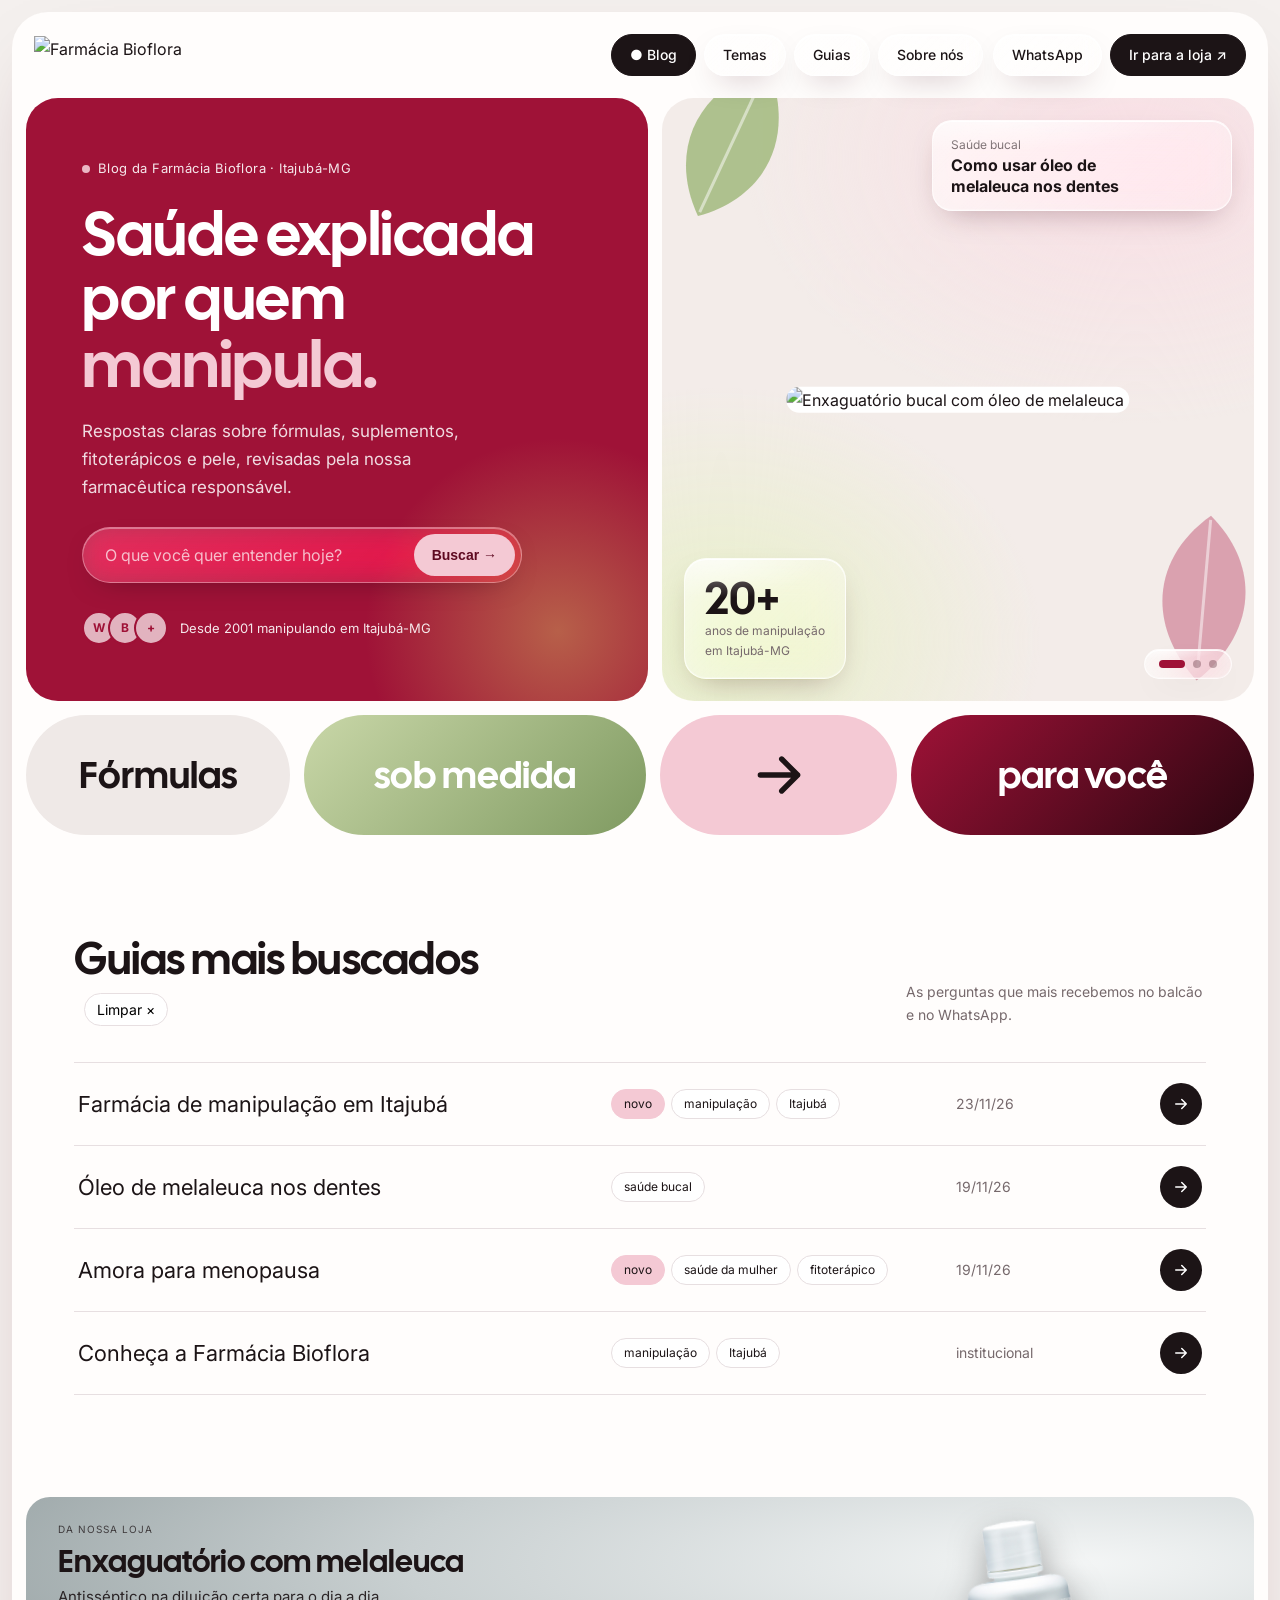
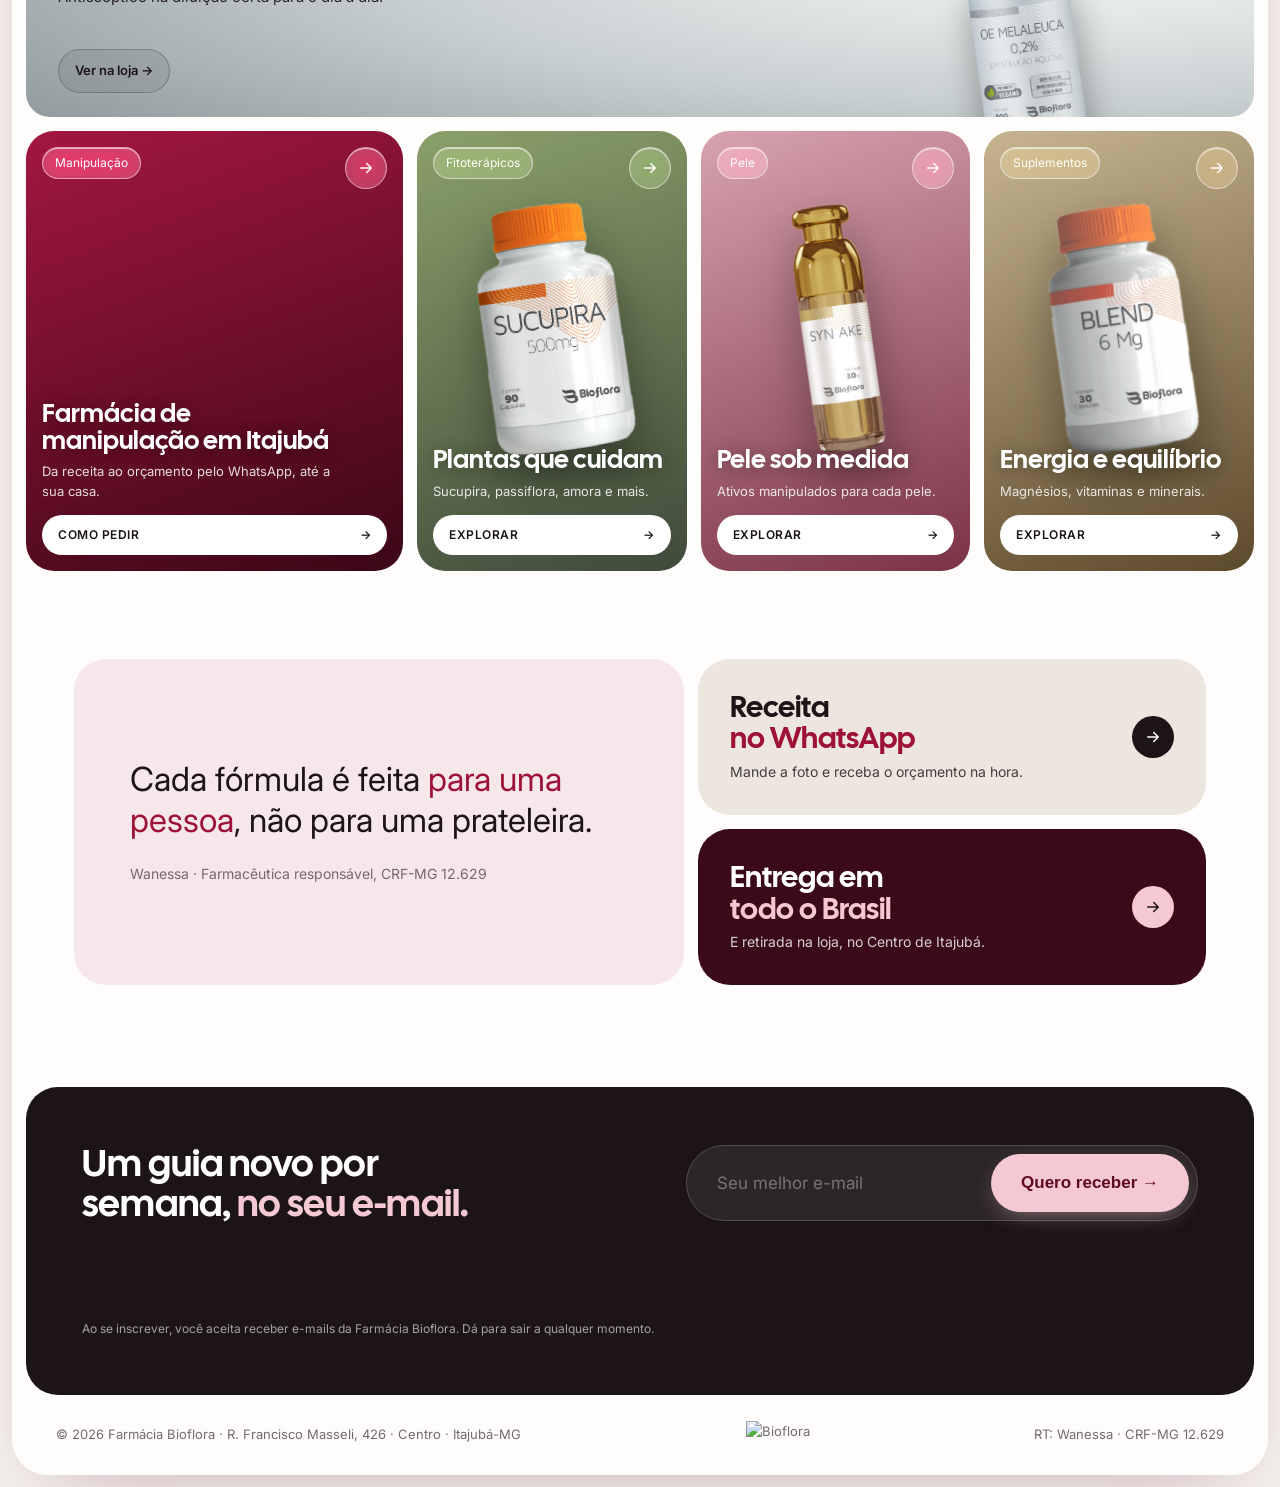
==== index.html @ d311cf72 "Página Farmácia de manipulação em Itajubá + links internos Co-Authored-By: Claude Opus 5.5 <noreply@" ====
<!doctype html>
<html lang="pt-BR"><head>
<meta charset="utf-8"><meta name="viewport" content="width=device-width,initial-scale=1">
<title>Blog Bioflora | Saúde, manipulação e bem-estar</title>
<meta name="description" content="Guias práticos da Farmácia Bioflora, de Itajubá-MG, sobre manipulação, suplementos, fitoterápicos e cuidados com a pele. Revisados por farmacêutica.">
<link rel="canonical" href="https://blog.farmaciabioflora.com.br/">
<meta name="robots" content="index, follow, max-image-preview:large">
<meta name="theme-color" content="#9f1237">
<link rel="icon" href="/favicon.ico" sizes="any">
<link rel="icon" type="image/png" sizes="32x32" href="/img/icon-32.png">
<link rel="apple-touch-icon" href="/img/icon-180.png">
<link rel="manifest" href="/site.webmanifest">
<meta property="og:type" content="website">
<meta property="og:locale" content="pt_BR">
<meta property="og:site_name" content="Blog Bioflora">
<meta property="og:title" content="Blog Bioflora | Saúde explicada por quem manipula">
<meta property="og:description" content="Guias práticos sobre manipulação, suplementos, fitoterápicos e pele, revisados pela farmacêutica da Bioflora, de Itajubá-MG.">
<meta property="og:url" content="https://blog.farmaciabioflora.com.br/">
<meta property="og:image" content="https://blog.farmaciabioflora.com.br/img/og-bioflora.jpg">
<meta property="og:image:width" content="1200"><meta property="og:image:height" content="900">
<meta name="twitter:card" content="summary_large_image">
<script type="application/ld+json">{"@context":"https://schema.org","@graph":[{"@type":"Blog","@id":"https://blog.farmaciabioflora.com.br/#blog","name":"Blog Bioflora","url":"https://blog.farmaciabioflora.com.br/","inLanguage":"pt-BR","potentialAction":{"@type":"SearchAction","target":"https://blog.farmaciabioflora.com.br/?q={q}#guias","query-input":"required name=q"},"publisher":{"@id":"https://www.farmaciabioflora.com.br/#farmacia"}},{"@type":"Pharmacy","@id":"https://www.farmaciabioflora.com.br/#farmacia","name":"Farmácia Bioflora","url":"https://www.farmaciabioflora.com.br/","logo":"https://blog.farmaciabioflora.com.br/img/icon-512.png","telephone":"+55-35-3629-6650","foundingDate":"2001","address":{"@type":"PostalAddress","streetAddress":"Rua Francisco Masseli, 426","addressLocality":"Itajubá","addressRegion":"MG","postalCode":"37500-058","addressCountry":"BR"},"sameAs":["https://www.instagram.com/bioflorafarmacia/"]}]}</script>
<link rel="preconnect" href="https://fonts.googleapis.com">
<link href="https://fonts.googleapis.com/css2?family=Cal+Sans&family=Inter:wght@400;500;600;700&display=swap" rel="stylesheet">
<link rel="stylesheet" href="style.css">
</head><body>
<svg width="0" height="0" style="position:absolute"><symbol id="arr" viewBox="0 0 24 24"><path d="M5 12h14M13 6l6 6-6 6" fill="none" stroke="currentColor" stroke-width="2" stroke-linecap="round" stroke-linejoin="round"/></symbol>
<symbol id="leaf" viewBox="0 0 100 100"><path d="M90 10C40 8 8 40 12 88c48 4 80-28 78-78z" fill="currentColor"/><path d="M14 86C40 60 60 40 84 16" stroke="#fff" stroke-opacity=".5" stroke-width="2" fill="none"/></symbol></svg>

<div class="frame">
  <nav class="nav">
    <div class="grp l"><a class="pill solid" href="/">● Blog</a><a class="pill" href="#temas">Temas</a><a class="pill" href="#guias">Guias</a><a class="pill" href="sobre">Sobre nós</a></div>
    <a class="brand" href="/"><img class="logo" src="https://images.yampi.me/assets/stores/farmacia-bioflora/uploads/logo/679bf55f33ccb.png" alt="Farmácia Bioflora"></a>
    <div class="grp r"><a class="pill" href="https://www.farmaciabioflora.com.br/atendimento/pedidos-whatsapp">WhatsApp</a><a class="pill solid" href="https://www.farmaciabioflora.com.br/">Ir para a loja ↗</a></div>
  </nav>

  <section class="hero">
    <div class="hero-l">
      <div>
        <span class="eyebrow"><i></i>Blog da Farmácia Bioflora · Itajubá-MG</span>
        <h1 class="cal">Saúde explicada<br>por quem <span class="serif">manipula.</span></h1>
        <p>Respostas claras sobre fórmulas, suplementos, fitoterápicos e pele, revisadas pela nossa farmacêutica responsável.</p>
        <form class="search glass-dark" id="busca" role="search" action="/#guias"><input name="q" type="search" aria-label="Buscar no blog" placeholder="O que você quer entender hoje?"><button class="pill lime" style="border:0">Buscar →</button></form>
      </div>
      <div class="proof"><div class="faces"><span>W</span><span>B</span><span>+</span></div>Desde 2001 manipulando em Itajubá-MG</div>
    </div>
    <div class="hero-r" id="carrossel" aria-roledescription="carrossel">
      <svg class="leaf" style="width:220px;left:-40px;top:-30px;color:#a7bd84;transform:rotate(-20deg)"><use href="#leaf"/></svg>
      <svg class="leaf" style="width:160px;right:-30px;bottom:30px;color:#d79aa9;transform:rotate(140deg)"><use href="#leaf"/></svg>
      <a class="slide on" href="oleo-de-melaleuca-nos-dentes"><img class="big" src="https://images.yampi.me/assets/stores/farmacia-bioflora/uploads/images/enxaguatorio-bucal-com-oe-melaleuca-antisseptico-500ml-64219145cdaeb-large.jpg" alt="Enxaguatório bucal com óleo de melaleuca"><span class="float glass slide-cap"><small>Saúde bucal</small><b>Como usar óleo de melaleuca nos dentes</b></span></a>
      <a class="slide" href="amora-para-menopausa"><img class="big" src="https://images.yampi.me/assets/stores/farmacia-bioflora/uploads/images/amora-600mg-alivia-os-sintomas-da-menopausa-648dae7dc664b-large.jpg" alt="Amora 600mg em cápsulas"><span class="float glass slide-cap"><small>Novo guia · Saúde da mulher</small><b>Amora para menopausa: o que se sabe</b></span></a>
      <a class="slide" href="sobre"><img class="big cover" src="img/fachada.jpg" alt="Fachada da Farmácia Bioflora em Itajubá"><span class="float glass slide-cap"><small>Sobre nós</small><b>Conheça a Bioflora, em Itajubá desde 2001</b></span></a>
      <div class="float glass stat" style="left:22px;bottom:22px"><div class="n cal">20+</div><small>anos de manipulação<br>em Itajubá-MG</small></div>
      <div class="dots glass" role="tablist"><button aria-label="Slide 1" class="on"></button><button aria-label="Slide 2"></button><button aria-label="Slide 3"></button></div>
    </div>
  </section>

  <section class="words" aria-hidden="true">
    <div class="w1 cal">Fórmulas</div>
    <div class="w2 cal">sob medida</div>
    <div class="w3"><svg><use href="#arr"/></svg></div>
    <div class="w4 cal">para você</div>
  </section>

  <section class="sec" id="guias">
    <div class="sec-h"><div><h2 class="cal">Guias mais buscados</h2><div class="filtro" hidden><span></span><button type="button">Limpar ×</button></div></div><p>As perguntas que mais recebemos no balcão e no WhatsApp.</p></div>
    <div class="list">
      <a class="row" href="/farmacia-de-manipulacao-itajuba" data-tema="manipulacao" data-busca="farmacia de manipulacao itajuba receita whatsapp orcamento entrega retirada endereco centro mg"><h3>Farmácia de manipulação em Itajubá</h3><div class="tags"><span class="tag hl">novo</span><span class="tag">manipulação</span><span class="tag">Itajubá</span></div><span class="date">23/11/26</span><span class="arrow"><svg><use href="#arr"/></svg></span>
        <img class="peek" src="img/fachada.jpg" alt=""></a>
      <a class="row" href="oleo-de-melaleuca-nos-dentes" data-tema="saude-bucal" data-busca="melaleuca tea tree dentes gengiva enxaguatorio bucal mau halito placa"><h3>Óleo de melaleuca nos dentes</h3><div class="tags"><span class="tag">saúde bucal</span></div><span class="date">19/11/26</span><span class="arrow"><svg><use href="#arr"/></svg></span>
        <img class="peek" src="https://images.yampi.me/assets/stores/farmacia-bioflora/uploads/images/enxaguatorio-bucal-com-oe-melaleuca-antisseptico-500ml-64219145cdaeb-large.jpg" alt=""></a>
      <a class="row" href="amora-para-menopausa" data-tema="fitoterapicos mulher" data-busca="amora morus nigra menopausa climaterio calores fogachos fitoterapico mulher"><h3>Amora para menopausa</h3><div class="tags"><span class="tag hl">novo</span><span class="tag">saúde da mulher</span><span class="tag">fitoterápico</span></div><span class="date">19/11/26</span><span class="arrow"><svg><use href="#arr"/></svg></span>
        <img class="peek" src="https://images.yampi.me/assets/stores/farmacia-bioflora/uploads/images/amora-600mg-alivia-os-sintomas-da-menopausa-648dae7dc664b-large.jpg" alt=""></a>
      <a class="row" href="sobre" data-tema="manipulacao" data-busca="sobre bioflora farmacia manipulacao itajuba historia equipe wanessa endereco horario whatsapp receita veterinaria"><h3>Conheça a Farmácia Bioflora</h3><div class="tags"><span class="tag">manipulação</span><span class="tag">Itajubá</span></div><span class="date">institucional</span><span class="arrow"><svg><use href="#arr"/></svg></span>
        <img class="peek" src="img/fachada.jpg" alt=""></a>


    </div>
    <p class="noresult" hidden>Ainda não temos um guia sobre isso. <a href="https://www.farmaciabioflora.com.br/atendimento/pedidos-whatsapp">Pergunte para a nossa farmacêutica no WhatsApp →</a></p>
  </section>

  <div data-ad="h"></div>

  <section class="tall" id="temas">
    <a class="tcard c1" href="/farmacia-de-manipulacao-itajuba"><div class="top"><span class="chip">Manipulação</span><span class="arrow"><svg><use href="#arr"/></svg></span></div>
      <div><h3 class="cal">Farmácia de manipulação em Itajubá</h3><p>Da receita ao orçamento pelo WhatsApp, até a sua casa.</p><span class="cta">COMO PEDIR <span>→</span></span></div></a>
    <a class="tcard c2" href="?tema=fitoterapicos#guias"><img class="pimg" src="/img/produtos/sucupira.png" alt=""><div class="top"><span class="chip">Fitoterápicos</span><span class="arrow"><svg><use href="#arr"/></svg></span></div>
      <div><h3 class="cal">Plantas que cuidam</h3><p>Sucupira, passiflora, amora e mais.</p><span class="cta">EXPLORAR <span>→</span></span></div></a>
    <a class="tcard c3" href="https://www.farmaciabioflora.com.br/beleza" target="_blank" rel="noopener"><img class="pimg" src="/img/produtos/synake.png" alt=""><div class="top"><span class="chip">Pele</span><span class="arrow"><svg><use href="#arr"/></svg></span></div>
      <div><h3 class="cal">Pele sob medida</h3><p>Ativos manipulados para cada pele.</p><span class="cta">EXPLORAR <span>→</span></span></div></a>
    <a class="tcard c4" href="https://www.farmaciabioflora.com.br/suplementos" target="_blank" rel="noopener"><img class="pimg" src="/img/produtos/magnesio.png" alt=""><div class="top"><span class="chip">Suplementos</span><span class="arrow"><svg><use href="#arr"/></svg></span></div>
      <div><h3 class="cal">Energia e equilíbrio</h3><p>Magnésios, vitaminas e minerais.</p><span class="cta">EXPLORAR <span>→</span></span></div></a>
  </section>

  <section class="sec">
    <div class="edit">
      <div class="quote"><blockquote>Cada fórmula é feita <span class="serif">para uma pessoa</span>, não para uma prateleira.</blockquote><cite>Wanessa · Farmacêutica responsável, CRF-MG 12.629</cite></div>
      <div class="stack">
        <div class="box b1"><div><h3 class="cal">Receita<br><span class="serif">no WhatsApp</span></h3><p>Mande a foto e receba o orçamento na hora.</p></div><a class="arrow" href="https://www.farmaciabioflora.com.br/atendimento/pedidos-whatsapp"><svg><use href="#arr"/></svg></a></div>
        <div class="box b2"><div><h3 class="cal">Entrega em<br><span class="serif" style="color:var(--lime)">todo o Brasil</span></h3><p>E retirada na loja, no Centro de Itajubá.</p></div><a class="arrow" style="background:var(--lime);color:var(--ink)" href="https://www.farmaciabioflora.com.br/"><svg><use href="#arr"/></svg></a></div>
      </div>
    </div>
  </section>

  <section class="news">
    <h2 class="cal">Um guia novo por semana, <span class="serif">no seu e-mail.</span></h2>
    <form data-newsletter novalidate><input type="email" required aria-label="Seu e-mail" placeholder="Seu melhor e-mail"><button class="pill lime" style="border:0">Quero receber →</button></form><div class="ok" role="status"><span class="check">✓</span><div><b>Inscrição confirmada!</b><span>Toda semana um guia novo da Bioflora vai chegar no seu e-mail.</span></div></div>
  <p class="news-lgpd">Ao se inscrever, você aceita receber e-mails da Farmácia Bioflora. Dá para sair a qualquer momento.</p>
  </section>

  <footer class="foot">
    <span>© 2026 Farmácia Bioflora · R. Francisco Masseli, 426 · Centro · Itajubá-MG</span>
    <img src="https://images.yampi.me/assets/stores/farmacia-bioflora/uploads/logo/679bf55f33ccb.png" alt="Bioflora">
    <span>RT: Wanessa · CRF-MG 12.629</span>
  </footer>
</div>
<script src="/newsletter.js" defer></script>
<script src="/app.js" defer></script>
<script src="/banners.js" defer></script>
</body></html>
---- style.css ----
:root{
  --wine:#9f1237;--wine-dk:#5e0a21;--wine-deep:#2a0610;
  --blush:#f6e7ea;--rose:#e9c6cf;--lime:#f4c9d4;--sage:#3b0a18;
  --ink:#1c1416;--mut:#76696c;--line:#e7dfe1;--paper:#f4f0ee;--card:#fff;
  --r:32px;
}
*{box-sizing:border-box}
html{scroll-behavior:smooth}
body{margin:0;background:var(--paper);color:var(--ink);font:16px/1.65 Inter,system-ui,sans-serif;-webkit-font-smoothing:antialiased}
a{color:inherit;text-decoration:none}
img{display:block;max-width:100%}
.serif{font-family:inherit;font-style:normal;font-weight:inherit;color:var(--wine)}
.cal{font-family:"Cal Sans",Inter,sans-serif;font-weight:400}

/* moldura */
.frame{max-width:1280px;margin:16px auto;background:#fffdfc;border-radius:40px;padding:14px;box-shadow:0 30px 80px -40px rgba(94,10,33,.35)}

/* nav em pílulas */
.nav{display:flex;align-items:center;gap:8px;padding:6px 6px 14px}
.pill{display:inline-flex;align-items:center;gap:8px;height:42px;padding:0 18px;border-radius:999px;border:1px solid var(--line);background:#fff;font-size:14px;font-weight:500;white-space:nowrap;transition:.2s}
.pill:hover{border-color:var(--wine);color:var(--wine)}
.pill.solid{background:var(--ink);color:#fff;border-color:var(--ink)}
.pill.solid:hover{background:var(--wine);border-color:var(--wine);color:#fff}
.pill.lime{background:var(--lime);border-color:var(--lime);color:var(--ink)}
.nav .logo{margin:0 auto;height:34px}
.nav .grp{display:flex;gap:8px}
.arrow{width:42px;height:42px;border-radius:50%;display:grid;place-items:center;background:var(--ink);color:#fff;flex:none;transition:.25s}
.arrow svg{width:18px;height:18px}
a:hover>.arrow,.arrow:hover{background:var(--wine);transform:rotate(-45deg)}

/* hero */
.hero{display:grid;grid-template-columns:1.05fr 1fr;gap:14px;min-height:560px}
.hero-l{background:var(--wine);color:#fff;border-radius:var(--r);padding:44px;display:flex;flex-direction:column;justify-content:space-between;position:relative;overflow:hidden}
.hero-l:after{content:"";position:absolute;right:-120px;bottom:-140px;width:420px;height:420px;border-radius:50%;background:radial-gradient(circle,rgba(228,240,107,.35),transparent 65%)}
.eyebrow{display:inline-flex;align-items:center;gap:8px;font-size:13px;letter-spacing:.4px;opacity:.9}
.eyebrow i{width:8px;height:8px;border-radius:50%;background:var(--lime)}
.hero h1{font-size:clamp(40px,5.4vw,76px);line-height:.98;margin:22px 0 18px;letter-spacing:-1px}
.hero h1 .serif{color:var(--lime);font-size:1.08em}
.hero p{max-width:440px;opacity:.85;margin:0 0 26px}
.search{display:flex;background:rgba(255,255,255,.12);border:1px solid rgba(255,255,255,.25);border-radius:999px;padding:6px;max-width:440px;position:relative;z-index:1}
.search input{flex:1;background:none;border:0;color:#fff;padding:0 16px;font:inherit;outline:none}
.search input::placeholder{color:rgba(255,255,255,.7)}
.proof{display:flex;align-items:center;gap:12px;margin-top:28px;font-size:13px;opacity:.9;position:relative;z-index:1}
.faces{display:flex}.faces span{width:34px;height:34px;border-radius:50%;border:2px solid var(--wine);margin-left:-8px;background:var(--rose);display:grid;place-items:center;font-size:12px;font-weight:700;color:var(--wine)}
.faces span:first-child{margin-left:0}

.hero-r{border-radius:var(--r);position:relative;overflow:hidden;background:
  radial-gradient(120% 80% at 80% 10%,#f9dfe5 0,transparent 55%),
  radial-gradient(90% 70% at 10% 90%,#e8f0c9 0,transparent 60%),#f3ece9}
.leaf{position:absolute;opacity:.9}
.float{position:absolute;background:rgba(255,255,255,.78);backdrop-filter:blur(14px);-webkit-backdrop-filter:blur(14px);border:1px solid rgba(255,255,255,.9);border-radius:22px;padding:12px;box-shadow:0 20px 40px -24px rgba(42,6,16,.4)}
.float.prod{display:flex;gap:12px;align-items:center;width:270px}
.float.prod img{width:64px;height:64px;border-radius:14px;object-fit:cover;background:#fff}
.float small{display:block;color:var(--mut);font-size:12px}
.float b{font-size:14px;line-height:1.3;display:block}
.float.stat{padding:18px 20px}
.float.stat .n{font-size:44px;line-height:1}
.hero-r .big{position:absolute;left:50%;top:50%;transform:translate(-50%,-50%);width:58%;border-radius:28px;box-shadow:0 40px 60px -30px rgba(42,6,16,.45);background:#fff}

/* faixa de pílulas com palavras */
.words{display:grid;grid-template-columns:1fr 1.3fr .9fr 1.3fr;gap:14px;margin:14px 0}
.words>div{height:150px;border-radius:999px;display:grid;place-items:center;font-size:clamp(28px,3.6vw,52px);overflow:hidden;position:relative}
.words .w1{background:#efe9e7}
.words .w2{background:linear-gradient(135deg,#c9d7a8,#7f9a61);color:#fff}
.words .w3{background:var(--lime)}
.words .w3 svg{width:64px;height:64px}
.words .w4{background:linear-gradient(135deg,var(--wine),var(--wine-deep));color:#fff}

/* seção */
.sec{padding:70px 40px}
.sec-h{display:flex;justify-content:space-between;align-items:end;gap:30px;margin-bottom:30px}
.sec-h h2{font-size:clamp(32px,4vw,54px);line-height:1;margin:0;letter-spacing:-.5px}
.sec-h p{max-width:300px;color:var(--mut);font-size:14px;margin:0}

/* lista tipo tabela */
.list{border-top:1px solid var(--line)}
.row{display:grid;grid-template-columns:2.2fr 1.4fr .8fr 42px;align-items:center;gap:16px;padding:20px 4px;border-bottom:1px solid var(--line);position:relative;transition:.25s}
.row:hover{padding-left:16px;background:linear-gradient(90deg,var(--blush),transparent)}
.row h3{font-size:22px;margin:0;font-weight:400}
.row .date{color:var(--mut);font-size:14px}
.tags{display:flex;gap:6px;flex-wrap:wrap}
.tag{font-size:12px;padding:4px 12px;border-radius:999px;border:1px solid var(--line);background:#fff;white-space:nowrap}
.tag.hl{background:var(--lime);border-color:var(--lime)}
.row .peek{position:absolute;right:120px;top:50%;width:150px;height:110px;border-radius:18px;object-fit:cover;transform:translateY(-50%) rotate(-6deg) scale(.6);opacity:0;pointer-events:none;transition:.3s;box-shadow:0 20px 40px -20px rgba(0,0,0,.4);background:#fff}
.row:hover .peek{opacity:1;transform:translateY(-50%) rotate(-6deg) scale(1)}

/* cards altos */
.tall{display:grid;grid-template-columns:1.4fr 1fr 1fr 1fr;gap:14px}
.tcard{border-radius:28px;min-height:440px;padding:16px;display:flex;flex-direction:column;justify-content:space-between;color:#fff;position:relative;overflow:hidden;transition:.3s}
.tcard:hover{transform:translateY(-6px)}
.tcard .top{display:flex;justify-content:space-between;align-items:start;position:relative;z-index:1}
.tcard .top .arrow{background:#fff;color:var(--ink)}
.tcard .chip{font-size:12px;padding:5px 12px;border-radius:999px;background:rgba(255,255,255,.2);backdrop-filter:blur(8px);border:1px solid rgba(255,255,255,.35)}
.tcard h3{font-size:30px;line-height:1.05;margin:0 0 8px;position:relative;z-index:1}
.tcard p{font-size:13px;opacity:.85;margin:0 0 14px;position:relative;z-index:1;line-height:1.5}
.tcard .cta{background:#fff;color:var(--ink);border-radius:999px;padding:10px 16px;font-size:12px;font-weight:600;letter-spacing:.5px;display:flex;justify-content:space-between;position:relative;z-index:1}
.tcard .pimg{position:absolute;right:-30px;top:70px;width:72%;border-radius:24px;transform:rotate(8deg);opacity:.95}
.c1{background:linear-gradient(160deg,#a3173f,#3b0716)}
.c2{background:linear-gradient(160deg,#8aa06a,#3f4a3a)}
.c3{background:linear-gradient(160deg,#d7a2ae,#7b3346)}
.c4{background:linear-gradient(160deg,#c5b48f,#5c4a2c)}

/* bloco editorial */
.edit{display:grid;grid-template-columns:1.2fr 1fr;gap:14px}
.edit .quote{background:var(--blush);border-radius:var(--r);padding:56px;display:flex;flex-direction:column;justify-content:center}
.edit .quote blockquote{margin:0;font-size:clamp(26px,3vw,40px);line-height:1.2}
.edit .quote cite{display:block;margin-top:20px;font-style:normal;color:var(--mut);font-size:14px}
.edit .stack{display:grid;gap:14px}
.edit .box{border-radius:var(--r);padding:32px;display:flex;justify-content:space-between;gap:20px;align-items:center}
.edit .box h3{font-size:30px;margin:0 0 6px;line-height:1.05}
.edit .box p{margin:0;font-size:14px;opacity:.8}
.edit .b1{background:#ece6df}
.edit .b2{background:var(--sage);color:#fff}
.edit .box img{width:120px;border-radius:20px;background:#fff;flex:none}

/* newsletter + rodapé */
.news{background:var(--ink);color:#fff;border-radius:var(--r);padding:56px;display:grid;grid-template-columns:1fr 1fr;gap:40px;align-items:center;margin-top:14px}
.news h2{font-size:clamp(30px,3.4vw,46px);line-height:1.05;margin:0}
.news h2 .serif{color:var(--lime)}
.news form{display:flex;background:rgba(255,255,255,.08);border-radius:999px;padding:6px}
.news input{flex:1;background:none;border:0;color:#fff;padding:0 18px;font:inherit;outline:none}
.foot{display:flex;justify-content:space-between;align-items:center;flex-wrap:wrap;gap:12px;padding:26px 30px 12px;font-size:13px;color:var(--mut)}
.foot img{height:28px}

/* ===== artigo ===== */
.ahero{display:grid;grid-template-columns:1.3fr 1fr;gap:14px;min-height:460px}
.ahero .l{background:var(--sage);color:#fff;border-radius:var(--r);padding:44px;display:flex;flex-direction:column;justify-content:space-between}
.ahero h1{font-size:clamp(34px,4.4vw,62px);line-height:1;margin:20px 0;letter-spacing:-.5px}
.ahero h1 .serif{color:var(--lime)}
.by{display:flex;align-items:center;gap:12px;font-size:14px}
.by .av{width:46px;height:46px;border-radius:50%;background:var(--lime);color:var(--ink);display:grid;place-items:center;font-weight:700}
.ahero .r{border-radius:var(--r);background:radial-gradient(100% 80% at 70% 20%,#e3efd9,transparent 60%),#eef0e8;position:relative;overflow:hidden}
.ahero .r img{position:absolute;left:50%;top:50%;width:62%;transform:translate(-50%,-50%) rotate(-4deg);border-radius:26px;box-shadow:0 40px 60px -30px rgba(0,0,0,.35)}
.ahero .r .float{bottom:20px;left:20px}

.body{display:grid;grid-template-columns:260px minmax(0,700px);gap:60px;justify-content:center;padding:70px 30px}
.toc{position:sticky;top:20px;align-self:start;font-size:14px}
.toc b{display:block;margin-bottom:10px;font-size:12px;letter-spacing:1px;text-transform:uppercase;color:var(--mut)}
.toc a{display:block;padding:8px 0 8px 14px;border-left:2px solid var(--line);color:var(--mut)}
.toc a:hover{color:var(--wine);border-color:var(--wine)}
.prose{font-size:18px;line-height:1.75}
.prose h2{font-size:34px;line-height:1.1;margin:56px 0 14px;font-family:"Cal Sans",Inter,sans-serif;font-weight:400}
.prose .lead{font-size:22px;line-height:1.55}
.tldr{background:var(--lime);border-radius:24px;padding:24px 28px;margin:32px 0;font-size:17px}
.tldr b{display:block;font-size:12px;letter-spacing:1px;text-transform:uppercase;margin-bottom:6px}
.steps{list-style:none;padding:0;display:grid;gap:10px;counter-reset:s}
.steps li{counter-increment:s;background:#fff;border:1px solid var(--line);border-radius:20px;padding:18px 20px 18px 74px;position:relative}
.steps li:before{content:counter(s,decimal-leading-zero);position:absolute;left:20px;top:16px;font-family:"Cal Sans";font-size:26px;color:var(--wine)}
.pcard{display:flex;gap:20px;align-items:center;background:var(--wine);color:#fff;border-radius:28px;padding:16px 16px 16px 16px;margin:40px 0}
.pcard img{width:120px;height:120px;border-radius:20px;object-fit:cover;background:#fff;flex:none}
.pcard h4{margin:0 0 4px;font-size:20px;font-family:"Cal Sans";font-weight:400}
.pcard p{margin:0 0 12px;font-size:14px;opacity:.85;line-height:1.5}
.warn-list{list-style:none;padding:0;display:grid;grid-template-columns:1fr 1fr;gap:10px}
.warn-list li{background:var(--blush);border-radius:18px;padding:16px 18px;font-size:15px;line-height:1.5}
details{border-bottom:1px solid var(--line);padding:4px 0}
summary{cursor:pointer;list-style:none;display:flex;justify-content:space-between;align-items:center;padding:16px 0;font-weight:600;font-size:17px}
summary::-webkit-details-marker{display:none}
summary:after{content:"+";width:34px;height:34px;border-radius:50%;border:1px solid var(--line);display:grid;place-items:center;font-weight:400;transition:.25s;flex:none}
details[open] summary:after{transform:rotate(45deg);background:var(--ink);color:#fff}
details p{margin:0 0 16px;color:var(--mut)}
.disc{font-size:14px;color:var(--mut);border-top:1px solid var(--line);margin-top:48px;padding-top:18px}
.disc a{color:var(--wine);text-decoration:underline}

@media(max-width:900px){
  .frame{margin:0;border-radius:0;padding:10px}
  .nav .grp.l .pill:not(:first-child),.nav .grp.r .pill:not(.solid){display:none}
  .hero,.ahero,.edit,.news{grid-template-columns:1fr}
  .hero-r{min-height:420px}.ahero .r{min-height:320px}
  .hero-l,.ahero .l{padding:30px}
  .words{grid-template-columns:1fr 1fr}.words>div{height:96px}
  .sec{padding:50px 10px}.sec-h{flex-direction:column;align-items:start}
  .row{grid-template-columns:1fr 42px}.row .tags,.row .date,.row .peek{display:none}
  .tall{grid-template-columns:1fr 1fr}.tcard{min-height:340px}
  .news,.edit .quote{padding:32px}
  .body{grid-template-columns:1fr;padding:40px 8px}.toc{display:none}
  .warn-list{grid-template-columns:1fr}
}
@media(max-width:520px){.tall{grid-template-columns:1fr}.float.prod{width:220px}}

.news-msg{grid-column:1/-1;margin:0;color:var(--lime);font-size:15px;min-height:1em}
.news-lgpd{grid-column:1/-1;margin:0;font-size:12px;opacity:.6}

/* ===== Ajustes de design (v2): 1 família de título, logo à esquerda, mais respiro ===== */
.nav{padding:8px 10px 16px;gap:10px}
.nav .brand{order:-1;margin-right:auto;display:flex;align-items:center}
.nav .logo{margin:0;height:38px}
.nav .grp.l{order:0}
.nav .grp.r{order:1}
.hero{min-height:520px}
.hero-l{padding:56px}
.hero h1{font-size:clamp(38px,4.8vw,64px);line-height:1.04;letter-spacing:-.5px}
.hero h1 .serif,.ahero h1 .serif,.news h2 .serif{color:var(--lime)}
.hero p{font-size:17px;max-width:460px}
.sec{padding:88px 48px}
.sec-h{margin-bottom:36px}
.sec-h h2{font-size:clamp(30px,3.4vw,46px)}
.words>div{height:120px;font-size:clamp(24px,3vw,42px)}
.words .w2{color:#fff}
.tcard h3{font-size:26px}
.edit .quote blockquote{font-size:clamp(24px,2.6vw,34px);line-height:1.25}
.pill.lime{color:var(--wine-dk);font-weight:600}
.tldr{background:var(--blush);border-left:4px solid var(--wine)}
.by .av{color:var(--wine-dk)}
.ahero .l{background:linear-gradient(160deg,var(--wine),var(--sage))}
.ahero .r{background:radial-gradient(100% 80% at 70% 20%,#f9e3e9,transparent 60%),#f3ece9}
@media(max-width:900px){.hero-l{padding:30px}.sec{padding:56px 12px}.nav .grp.l{display:none}}
.search input{min-width:0}
.search .pill{flex:none}

/* ===== v3: largura total, liquid glass, carrossel, busca ===== */
.frame{max-width:none;margin:12px;border-radius:36px}
@media(min-width:1600px){.frame{margin:16px 24px}}
.body{grid-template-columns:260px minmax(0,760px)}

/* Liquid glass: vidro com refração, borda iluminada e brilho especular */
.glass,.nav .pill:not(.solid),.float{
  background:linear-gradient(135deg,rgba(255,255,255,.62),rgba(255,255,255,.28));
  -webkit-backdrop-filter:blur(18px) saturate(180%);backdrop-filter:blur(18px) saturate(180%);
  border:1px solid rgba(255,255,255,.7);
  box-shadow:inset 0 1px 0 rgba(255,255,255,.9),inset 0 -1px 0 rgba(255,255,255,.25),0 12px 32px -14px rgba(59,10,24,.35);
}
.glass::before,.float::before{content:"";position:absolute;inset:0;border-radius:inherit;pointer-events:none;
  background:radial-gradient(120% 60% at 20% 0%,rgba(255,255,255,.55),transparent 55%);mix-blend-mode:screen}
.glass-dark{background:linear-gradient(135deg,rgba(255,255,255,.18),rgba(255,255,255,.06))!important;
  -webkit-backdrop-filter:blur(14px) saturate(160%);backdrop-filter:blur(14px) saturate(160%);
  border:1px solid rgba(255,255,255,.35)!important;box-shadow:inset 0 1px 0 rgba(255,255,255,.35),0 10px 30px -18px rgba(0,0,0,.5)}
.nav{position:sticky;top:12px;z-index:20;margin:-2px -2px 12px;padding:10px;border-radius:999px}
.nav.stuck{background:rgba(255,253,252,.55);-webkit-backdrop-filter:blur(20px) saturate(180%);backdrop-filter:blur(20px) saturate(180%);box-shadow:inset 0 1px 0 rgba(255,255,255,.9),0 10px 30px -18px rgba(59,10,24,.35)}
.tcard .chip,.tcard .top .arrow{-webkit-backdrop-filter:blur(12px) saturate(180%);backdrop-filter:blur(12px) saturate(180%);background:rgba(255,255,255,.22);border:1px solid rgba(255,255,255,.5);box-shadow:inset 0 1px 0 rgba(255,255,255,.6)}
.tcard .top .arrow{color:#fff}

/* Carrossel */
.hero-r .slide{position:absolute;inset:0;opacity:0;transition:opacity .7s ease,transform .7s ease;transform:scale(.98);pointer-events:none}
.hero-r .slide.on{opacity:1;transform:none;pointer-events:auto}
.hero-r .slide .big{transition:transform .6s ease}
.hero-r .slide:hover .big{transform:translate(-50%,-50%) scale(1.03)}
.hero-r .big.cover{width:78%;height:66%;object-fit:cover}
.slide-cap{position:absolute;top:22px;right:22px;max-width:300px;padding:14px 18px;border-radius:20px;color:var(--ink)}
.slide-cap small{display:block;color:var(--mut);font-size:12px}
.slide-cap b{font-size:16px;line-height:1.3}
.dots{position:absolute;right:22px;bottom:22px;display:flex;gap:8px;padding:10px 14px;border-radius:999px;z-index:3}
.dots button{width:8px;height:8px;border-radius:999px;border:0;padding:0;background:rgba(59,10,24,.3);cursor:pointer;transition:width .3s}
.dots button.on{width:26px;background:var(--wine)}

/* Busca e filtros */
.search input[type=search]::-webkit-search-cancel-button{filter:invert(1)}
.filtro{display:flex;align-items:center;gap:10px;margin-top:12px;font-size:14px;color:var(--mut)}
.filtro button{border:1px solid var(--line);background:#fff;border-radius:999px;padding:4px 12px;cursor:pointer;font:inherit}
.row.soon{opacity:.55;cursor:default}
.row.soon:hover{padding-left:4px;background:none}
.noresult{padding:28px 4px;color:var(--mut)}
.noresult a{color:var(--wine);font-weight:600}
@media(max-width:900px){.frame{margin:0}.slide-cap{left:14px;right:14px;top:14px;max-width:none}.nav{top:6px}}

/* Sobre */
.ahero .r.foto{background:none}
.ahero .r.foto img{position:absolute;inset:0;width:100%;height:100%;transform:none;left:0;top:0;border-radius:var(--r);object-fit:cover;box-shadow:none}
.ahero .r .float.stat{position:absolute;left:20px;bottom:20px}
.numeros,.servicos{display:grid;gap:12px;margin:28px 0}
.numeros{grid-template-columns:repeat(3,1fr)}
.servicos{grid-template-columns:repeat(2,1fr)}
.numeros>div,.servicos>div{border-radius:22px;padding:20px;display:flex;flex-direction:column;gap:4px;background:linear-gradient(135deg,rgba(246,231,234,.9),rgba(255,255,255,.6))}
.numeros b{font-size:32px;color:var(--wine)}
.numeros span,.servicos span{font-size:14px;color:var(--mut);line-height:1.45}
.servicos b{font-size:17px}
.visite{display:grid;grid-template-columns:1fr 1.3fr;gap:14px;margin:24px 0}
.visite .info{border-radius:24px;padding:24px;font-size:16px;line-height:1.5}
.visite .info p{margin:0 0 14px}
.visite .info a:not(.pill){color:var(--wine)}
.mapa{width:100%;min-height:340px;border:0;border-radius:24px}
@media(max-width:700px){.numeros,.servicos,.visite{grid-template-columns:1fr}}
.glass:not(.float):not(.dots){position:relative}
.nav .pill{position:relative}
.float{position:absolute}
.hero-r .float.stat{left:22px;bottom:22px;top:auto}
.slide-cap{position:absolute}

/* ===== v4: grade alinhada ao bloco do topo, sumário fixo, banners, tipografia sem palavras soltas ===== */
h1,h2,h3,h4,blockquote,.lead,.tldr,.slide-cap b{text-wrap:balance}
p,li,summary{text-wrap:pretty}

/* Artigo: sumário | texto | banners — começa na borda do bloco vinho */
.body{grid-template-columns:240px minmax(0,1fr) 300px;gap:56px;justify-content:stretch;padding:64px 0 64px}
.prose{max-width:780px}
.toc{position:sticky;top:112px;align-self:start;padding-top:4px}
.toc a{border-left-width:3px}
.toc a.on{color:var(--wine);border-color:var(--wine);font-weight:600}
.ads{position:sticky;top:112px;align-self:start;display:grid;gap:14px}

/* Banners */
.ad{display:block;border-radius:24px;overflow:hidden;position:relative;color:#fff;text-decoration:none;isolation:isolate;transition:transform .3s}
.ad:hover{transform:translateY(-3px)}
.ad .rot{position:absolute;top:10px;left:12px;font-size:10px;letter-spacing:1px;text-transform:uppercase;opacity:.75;z-index:2}
.ad img{position:absolute;z-index:-1}
.ad b{font-family:"Cal Sans",Inter,sans-serif;font-weight:400;display:block}
.ad .cta-ad{display:inline-block;margin-top:12px;background:rgba(255,255,255,.22);border:1px solid rgba(255,255,255,.55);-webkit-backdrop-filter:blur(10px);backdrop-filter:blur(10px);border-radius:999px;padding:8px 14px;font-size:13px;font-weight:600}
.ad-v{min-height:300px;padding:40px 20px 20px;display:flex;flex-direction:column;justify-content:flex-end}
.ad-v b{font-size:24px;line-height:1.1}
.ad-v span.t{font-size:13px;opacity:.9;margin-top:6px}
.ad-v img{right:-24px;top:26px;width:62%;border-radius:18px;transform:rotate(8deg);background:#fff}
.ad-h{min-height:150px;padding:28px 36px;display:flex;align-items:center;justify-content:space-between;gap:24px;margin:14px 0}
.ad-h b{font-size:clamp(22px,2.4vw,32px);line-height:1.1}
.ad-h span.t{font-size:15px;opacity:.9;display:block;margin-top:6px}
.ad-h img{right:40px;top:50%;height:130%;transform:translateY(-50%) rotate(-6deg);border-radius:18px;background:#fff}
.ad-h .txt{max-width:60%}
.ad.vinho{background:linear-gradient(135deg,var(--wine),var(--sage))}
.ad.rosa{background:linear-gradient(135deg,#c76f86,#7b3346)}
.ad.verde{background:linear-gradient(135deg,#8aa06a,#3f4a3a)}
.ad.escuro{background:linear-gradient(135deg,#2a2224,#5e0a21)}
.prose .ad-h{margin:40px 0}

/* Newsletter: botão maior, vidro no hover */
.news{grid-template-columns:1.1fr 1fr}
.news h2{font-size:clamp(30px,3vw,44px)}
.news form{padding:8px;border:1px solid rgba(255,255,255,.18)}
.news input{font-size:17px;padding:0 22px}
.news form .pill.lime{height:58px;padding:0 30px;font-size:17px;font-weight:700;transition:all .3s;box-shadow:0 8px 24px -10px rgba(244,201,212,.6)}
.news form .pill.lime:hover{background:linear-gradient(135deg,rgba(255,255,255,.35),rgba(255,255,255,.12));color:#fff;-webkit-backdrop-filter:blur(14px) saturate(180%);backdrop-filter:blur(14px) saturate(180%);box-shadow:inset 0 1px 0 rgba(255,255,255,.7),0 10px 30px -8px rgba(244,201,212,.7);transform:translateY(-1px)}
.search .pill.lime{transition:all .3s}
.search .pill.lime:hover{background:rgba(255,255,255,.3);color:#fff;-webkit-backdrop-filter:blur(12px);backdrop-filter:blur(12px);box-shadow:inset 0 1px 0 rgba(255,255,255,.7)}

@media(max-width:1200px){.body{grid-template-columns:220px minmax(0,1fr)}.ads{display:none}}
@media(max-width:900px){.body{grid-template-columns:1fr;padding:40px 8px}.ad-h{flex-direction:column;align-items:flex-start}.ad-h img{display:none}.ad-h .txt{max-width:none}.news{grid-template-columns:1fr}}
.ad img{z-index:0}
.ad .txt,.ad>.cta-ad{position:relative;z-index:1}
.ad-v .txt{display:flex;flex-direction:column;align-items:flex-start}
.ad-v .txt b,.ad-v .txt .t{text-shadow:0 1px 12px rgba(0,0,0,.25)}
.ad-v{min-height:360px}
.ad-v img{width:50%;top:30px;right:-10px}

/* ===== v5: banners com produto recortado; botão nunca sobre a imagem ===== */
.ad{display:flex!important;gap:16px;padding:22px!important;min-height:0!important}
.ad .rot{position:static;display:block;margin-bottom:8px}
.ad .txt{position:relative;z-index:1;display:flex;flex-direction:column;align-items:flex-start;flex:1;min-width:0}
.ad .cta-ad{margin-top:auto;padding:10px 16px}
.ad .foto{position:relative;flex:none;display:flex;align-items:flex-end;justify-content:center}
.ad .foto img{position:static!important;transform:none!important;width:auto!important;height:100%!important;max-height:100%;border-radius:0!important;background:none!important;filter:drop-shadow(0 14px 18px rgba(0,0,0,.35));transition:transform .4s}
.ad:hover .foto img{transform:translateY(-4px) rotate(-3deg)!important}
.ad-v{flex-direction:column-reverse!important;height:380px}
.ad-v .foto{height:170px}
.ad-v .txt .t{margin:6px 0 14px}
.ad-h{flex-direction:row!important;align-items:stretch!important;height:180px;padding:24px 32px!important}
.ad-h .txt{max-width:none}
.ad-h .txt .t{margin:6px 0 12px}
.ad-h .foto{height:100%;width:30%}
.ad-h .foto img{height:118%!important;margin-bottom:-24px}
.ad.vinho .foto{display:none}
@media(max-width:900px){.ad-h{height:auto;flex-direction:row!important}.ad-h .foto{width:34%;height:150px;display:flex}.ad-h .foto img{height:100%!important;margin:0}}

/* Estrelas com nota parcial (--v de 0 a 5) */
.stars{display:inline-block;font-size:22px;letter-spacing:2px;line-height:1;
  background:linear-gradient(90deg,#f2b01e calc(var(--v) / 5 * 100%),rgba(59,10,24,.18) 0);
  -webkit-background-clip:text;background-clip:text;color:transparent}
.ahero .by .stars{background:linear-gradient(90deg,#f6c445 calc(var(--v) / 5 * 100%),rgba(255,255,255,.3) 0);-webkit-background-clip:text;background-clip:text;font-size:20px}
.ahero.sobre .by .av{font-family:"Cal Sans",Inter,sans-serif;font-size:15px}
.numeros .stars{margin-top:2px}

/* Newsletter no celular: sem estourar a tela */
.news form{max-width:100%;min-width:0}
.news input{min-width:0;width:100%}
@media(max-width:700px){
  .news{padding:28px 20px;gap:20px}
  .news form{flex-direction:column;border-radius:24px;gap:8px;padding:8px}
  .news input{height:52px;padding:0 16px}
  .news form .pill.lime{width:100%;justify-content:center;height:54px}
}

/* Voltar ao topo */
.topo{position:fixed;right:20px;bottom:20px;z-index:30;width:52px;height:52px;border-radius:50%;border:1px solid rgba(255,255,255,.7);cursor:pointer;display:grid;place-items:center;color:var(--wine);
  background:linear-gradient(135deg,rgba(255,255,255,.7),rgba(255,255,255,.35));-webkit-backdrop-filter:blur(16px) saturate(180%);backdrop-filter:blur(16px) saturate(180%);
  box-shadow:inset 0 1px 0 rgba(255,255,255,.9),0 12px 30px -10px rgba(59,10,24,.45);opacity:0;transform:translateY(12px);pointer-events:none;transition:all .3s}
.topo.on{opacity:1;transform:none;pointer-events:auto}
.topo:hover{background:var(--wine);color:#fff}
.topo svg{width:20px;height:20px;transform:rotate(-90deg)}
.numeros span.stars,.ahero .by span.stars{color:transparent!important;font-size:24px}
.ad-v.vinho{height:240px}
.ad-arte{padding:0!important;height:auto!important;display:block!important;background:none!important}
.ad-arte img{position:static!important;display:block;width:100%;height:auto;border-radius:24px}

/* ===== v6: cores do rótulo, produtos maiores, cards de tema com recorte ===== */
.ad.laranja{background:radial-gradient(120% 140% at 85% 30%,#ffb46b 0,#f0782a 45%,#b8461a 100%)}
.ad.laranja2{background:radial-gradient(120% 140% at 85% 30%,#ffc27e 0,#e8742c 45%,#8f3612 100%)}
.ad.prata{background:radial-gradient(120% 140% at 85% 30%,#f4f6f6 0,#c9d0d1 45%,#7d8a8c 100%);color:#1c1416}
.ad.prata .cta-ad{background:rgba(28,20,22,.08);border-color:rgba(28,20,22,.25);color:#1c1416}
.ad.prata .txt b,.ad.prata .txt .t{text-shadow:none}
.ad.dourado{background:radial-gradient(120% 140% at 85% 30%,#f3dca3 0,#c9a35b 45%,#6f5120 100%)}
/* horizontal: produto grande, ocupando a altura e saindo pela base */
.ad-h{height:220px;overflow:hidden}
.ad-h .foto{width:34%;height:100%;align-items:flex-end}
.ad-h .foto img{height:150%!important;margin-bottom:-70px;transform:rotate(-8deg)!important}
.ad-h:hover .foto img{transform:rotate(-4deg) translateY(-6px)!important}
/* vertical: produto maior */
.ad-v .foto{height:200px}
.ad-v .foto img{transform:rotate(-6deg)!important}

/* Cards de tema: produto recortado flutuando, sem caixa branca */
.tcard .pimg{position:absolute;right:50%;top:70px;transform:translateX(50%) rotate(-8deg)!important;width:auto!important;height:58%;max-width:none;border-radius:0!important;background:none!important;opacity:1;
  filter:drop-shadow(0 24px 24px rgba(0,0,0,.35));transition:transform .5s;z-index:0}
.tcard:hover .pimg{transform:translateX(50%) rotate(-3deg) translateY(-8px)!important}
.tcard .top,.tcard>div:last-child{position:relative;z-index:1}
.tcard h3{text-shadow:0 2px 16px rgba(0,0,0,.35)}
@media(max-width:900px){.ad-h .foto{width:38%}.ad-h .foto img{height:130%!important;margin-bottom:-40px}.tcard .pimg{height:50%}}

/* Newsletter: confirmação grande no lugar do formulário */
.news .ok{display:none}
.news.feito form,.news.feito .news-msg,.news.feito .news-lgpd{display:none}
.news.feito .ok{display:flex;align-items:center;gap:20px;grid-column:2;border-radius:24px;padding:28px 32px;color:#fff;
  background:linear-gradient(135deg,rgba(255,255,255,.16),rgba(255,255,255,.05));-webkit-backdrop-filter:blur(16px) saturate(170%);backdrop-filter:blur(16px) saturate(170%);
  border:1px solid rgba(255,255,255,.3);box-shadow:inset 0 1px 0 rgba(255,255,255,.35);animation:okIn .5s ease}
.news .ok .check{flex:none;width:64px;height:64px;border-radius:50%;background:var(--lime);color:var(--wine-dk);display:grid;place-items:center;font-size:32px;font-weight:700}
.news .ok b{display:block;font-family:"Cal Sans",Inter,sans-serif;font-weight:400;font-size:28px;line-height:1.1}
.news .ok span{display:block;opacity:.85;margin-top:6px;font-size:16px}
@keyframes okIn{from{opacity:0;transform:scale(.96)}to{opacity:1;transform:none}}
@media(max-width:900px){.news.feito .ok{grid-column:1;padding:22px}.news .ok b{font-size:22px}}
.ad .foto img{max-height:none!important}
.ad-h .foto img{height:135%!important;margin-bottom:-56px}
.ad-v .foto img{height:100%!important}
@media(max-width:900px){.ad-h .foto img{height:120%!important;margin-bottom:-36px}}
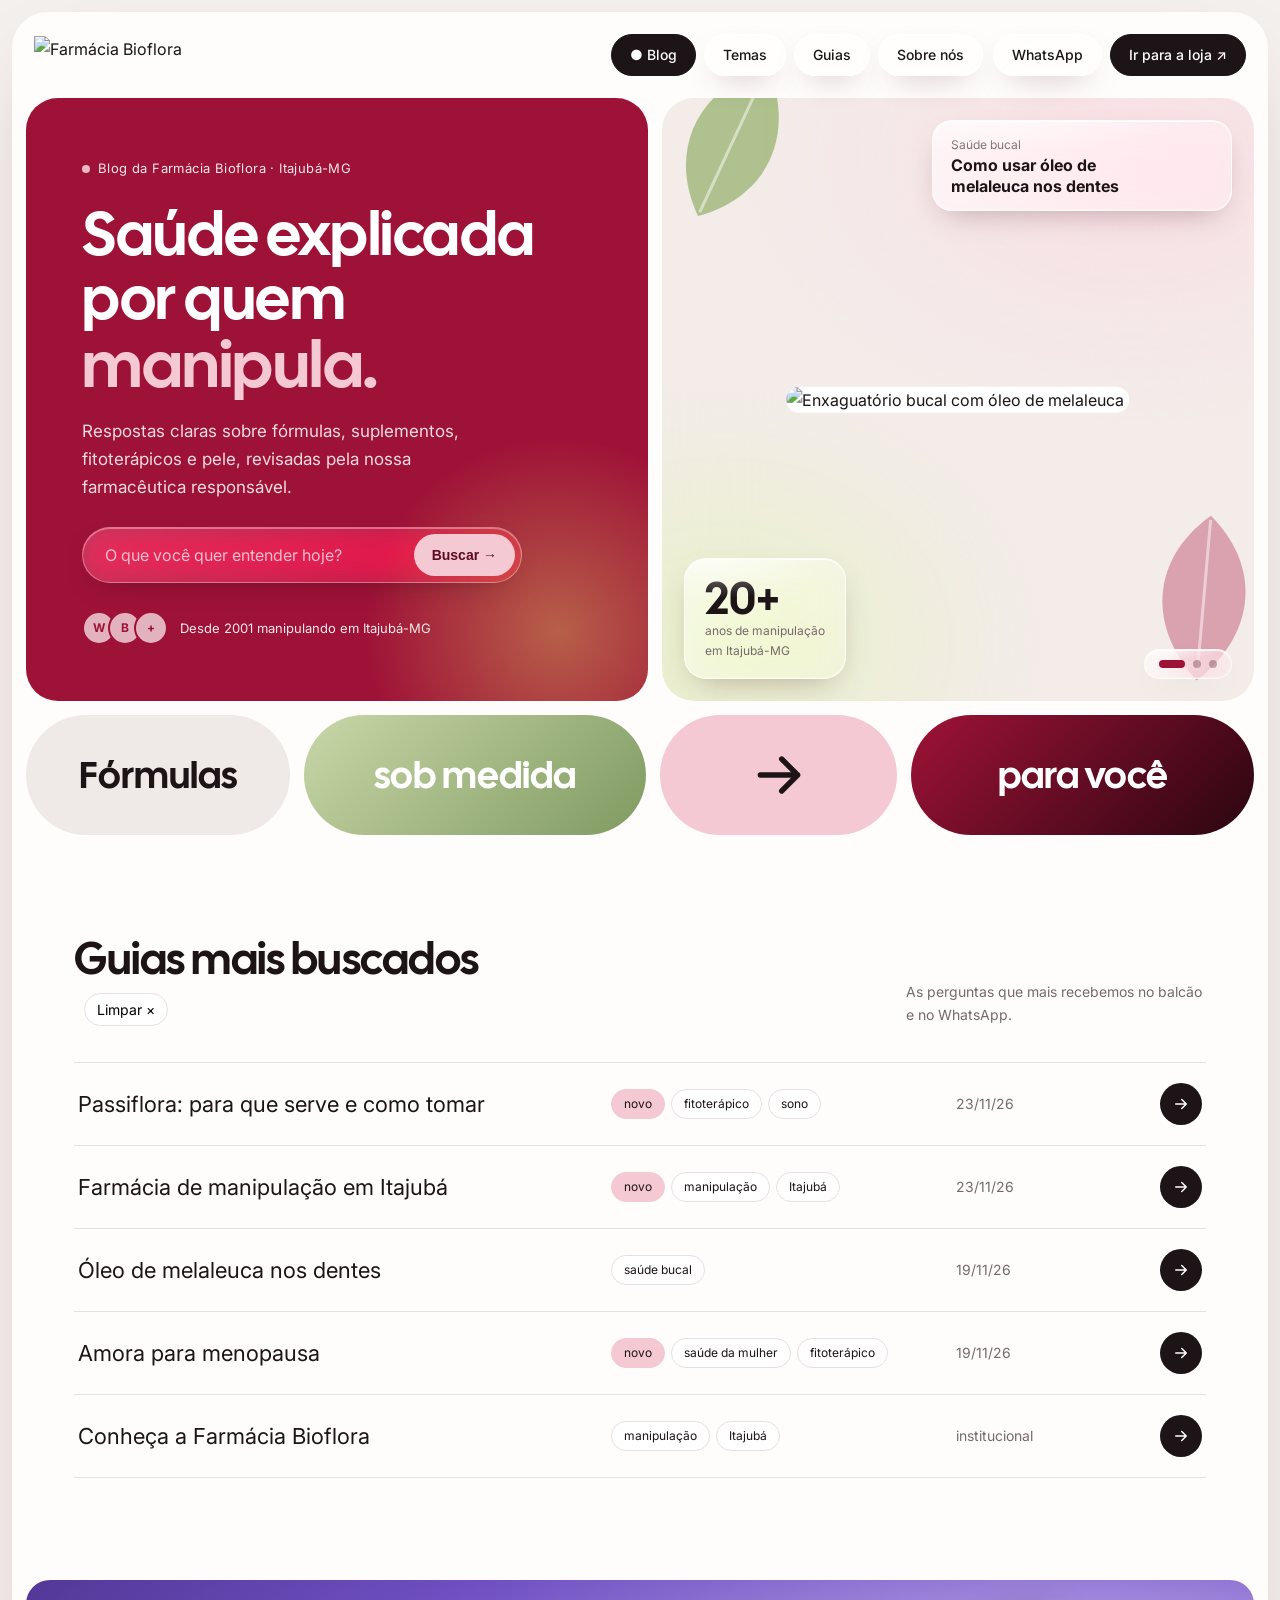
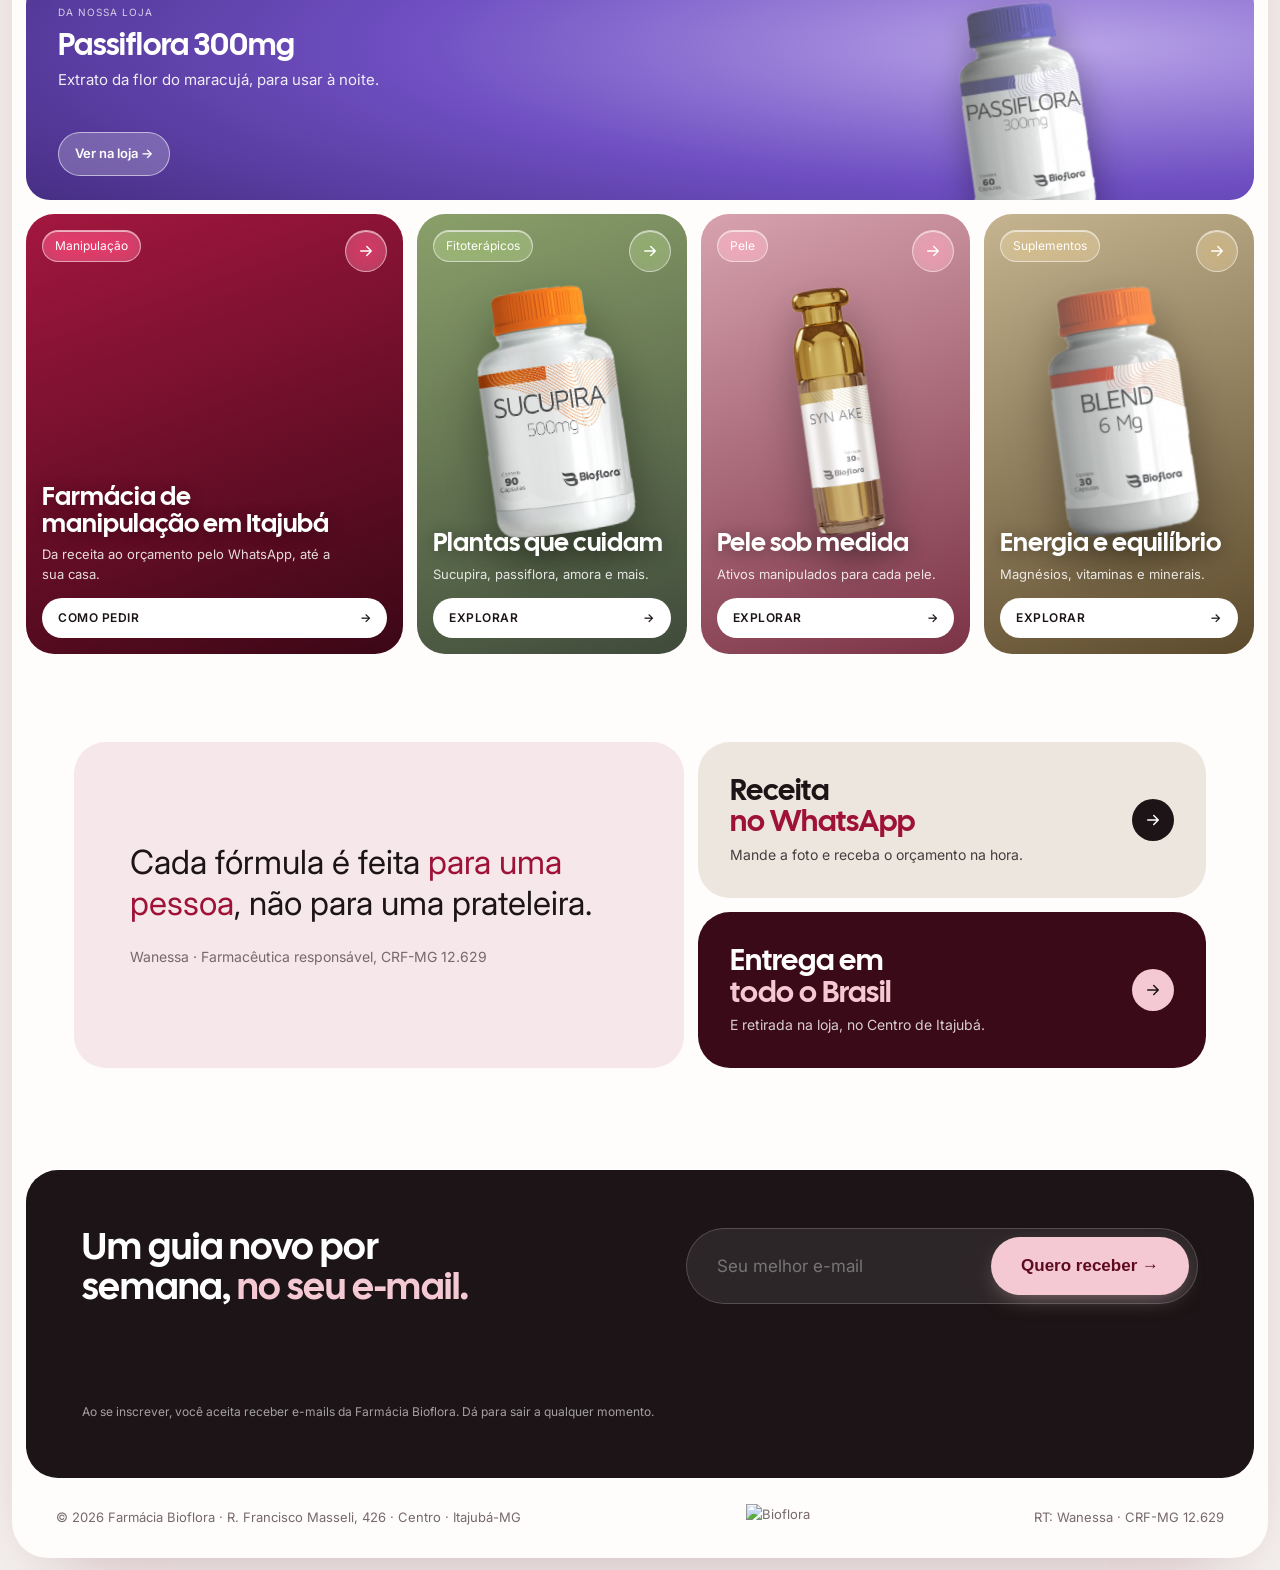
==== commit 67d8fd66: "Artigo Passiflora + banner roxo Co-Authored-By: Claude Opus 5.5 <noreply@anthropic.com>" ====
--- a/index.html
+++ b/index.html
@@ -65,6 +65,8 @@
   <section class="sec" id="guias">
     <div class="sec-h"><div><h2 class="cal">Guias mais buscados</h2><div class="filtro" hidden><span></span><button type="button">Limpar ×</button></div></div><p>As perguntas que mais recebemos no balcão e no WhatsApp.</p></div>
     <div class="list">
+      <a class="row" href="/passiflora-para-que-serve" data-tema="fitoterapicos" data-busca="passiflora maracuja sono ansiedade calma insonia fitoterapico relaxar"><h3>Passiflora: para que serve e como tomar</h3><div class="tags"><span class="tag hl">novo</span><span class="tag">fitoterápico</span><span class="tag">sono</span></div><span class="date">23/11/26</span><span class="arrow"><svg><use href="#arr"/></svg></span>
+        <img class="peek" src="/img/produtos/passiflora.png" alt=""></a>
       <a class="row" href="/farmacia-de-manipulacao-itajuba" data-tema="manipulacao" data-busca="farmacia de manipulacao itajuba receita whatsapp orcamento entrega retirada endereco centro mg"><h3>Farmácia de manipulação em Itajubá</h3><div class="tags"><span class="tag hl">novo</span><span class="tag">manipulação</span><span class="tag">Itajubá</span></div><span class="date">23/11/26</span><span class="arrow"><svg><use href="#arr"/></svg></span>
         <img class="peek" src="img/fachada.jpg" alt=""></a>
       <a class="row" href="oleo-de-melaleuca-nos-dentes" data-tema="saude-bucal" data-busca="melaleuca tea tree dentes gengiva enxaguatorio bucal mau halito placa"><h3>Óleo de melaleuca nos dentes</h3><div class="tags"><span class="tag">saúde bucal</span></div><span class="date">19/11/26</span><span class="arrow"><svg><use href="#arr"/></svg></span>
--- a/style.css
+++ b/style.css
@@ -416,3 +416,4 @@
 .ad-h .foto img{height:135%!important;margin-bottom:-56px}
 .ad-v .foto img{height:100%!important}
 @media(max-width:900px){.ad-h .foto img{height:120%!important;margin-bottom:-36px}}
+.ad.roxo{background:radial-gradient(120% 140% at 85% 30%,#b9a3e8 0,#6f4fc2 45%,#3a2370 100%)}
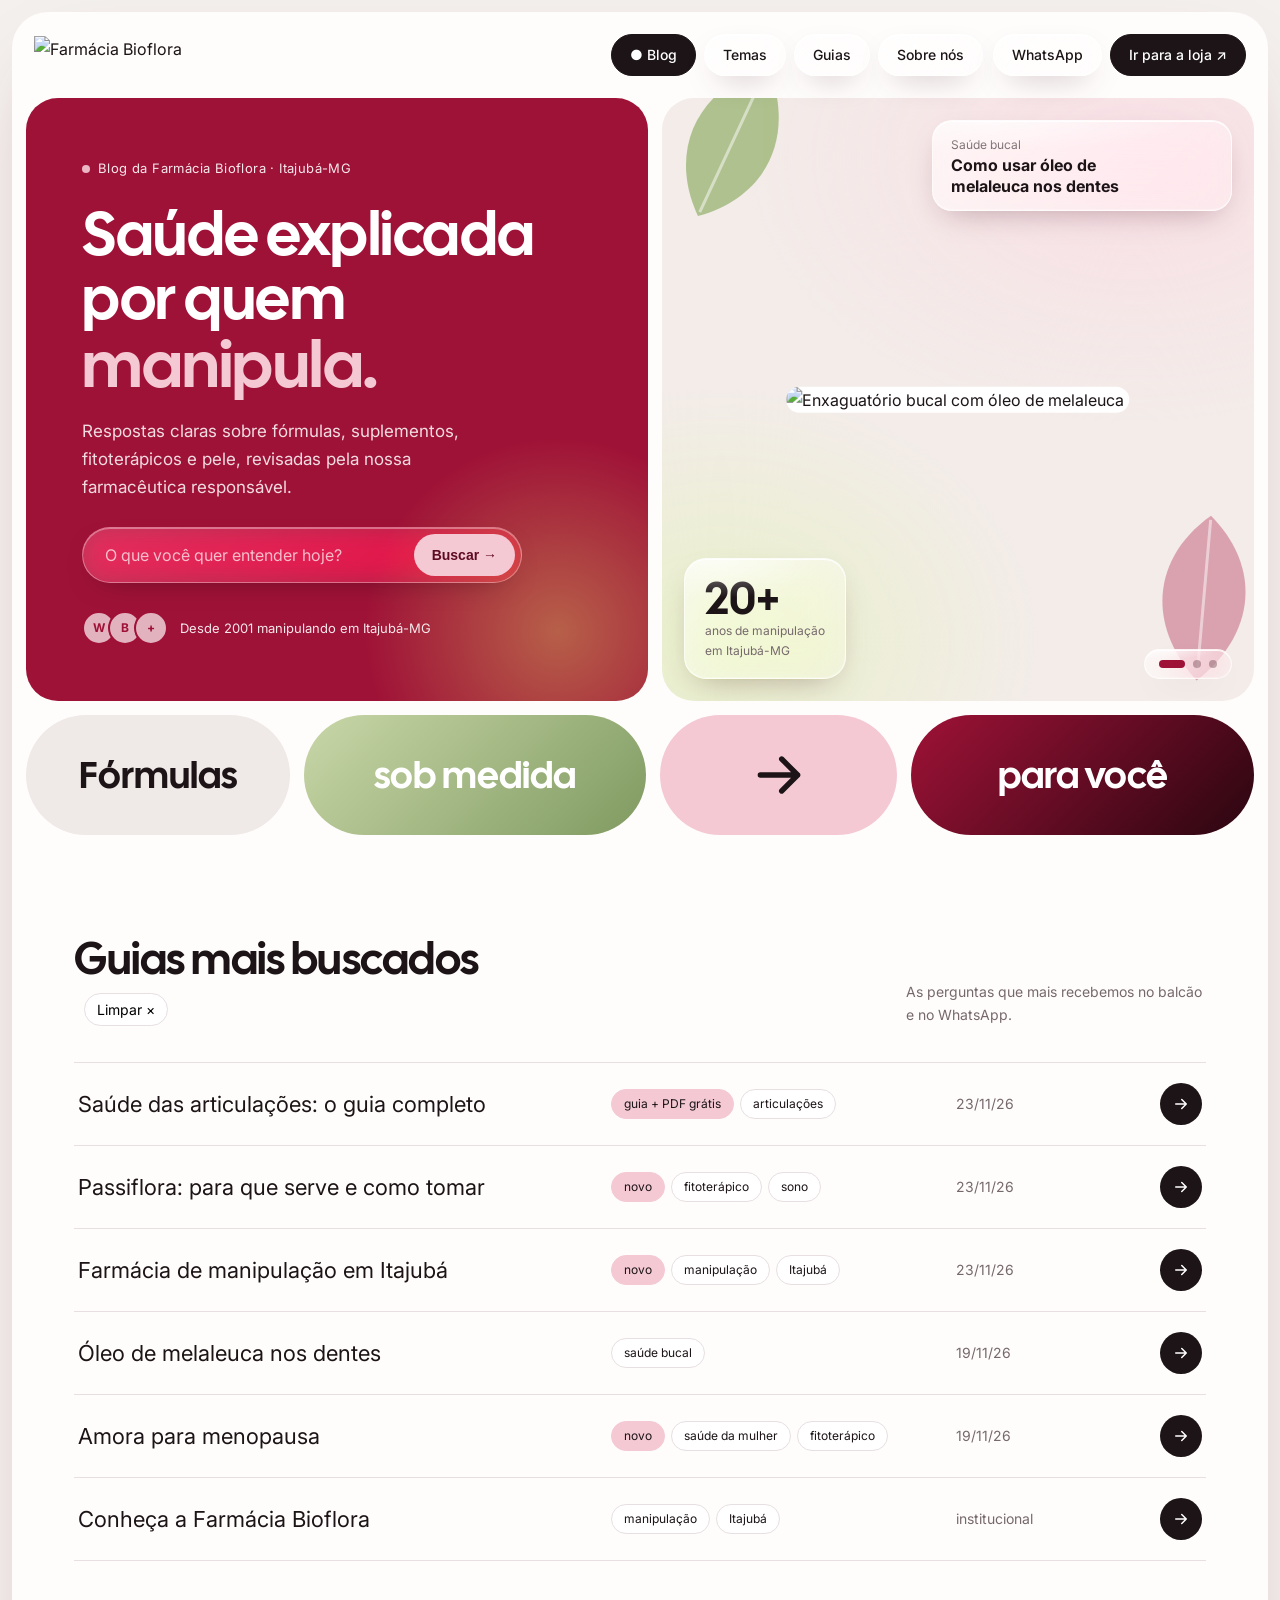
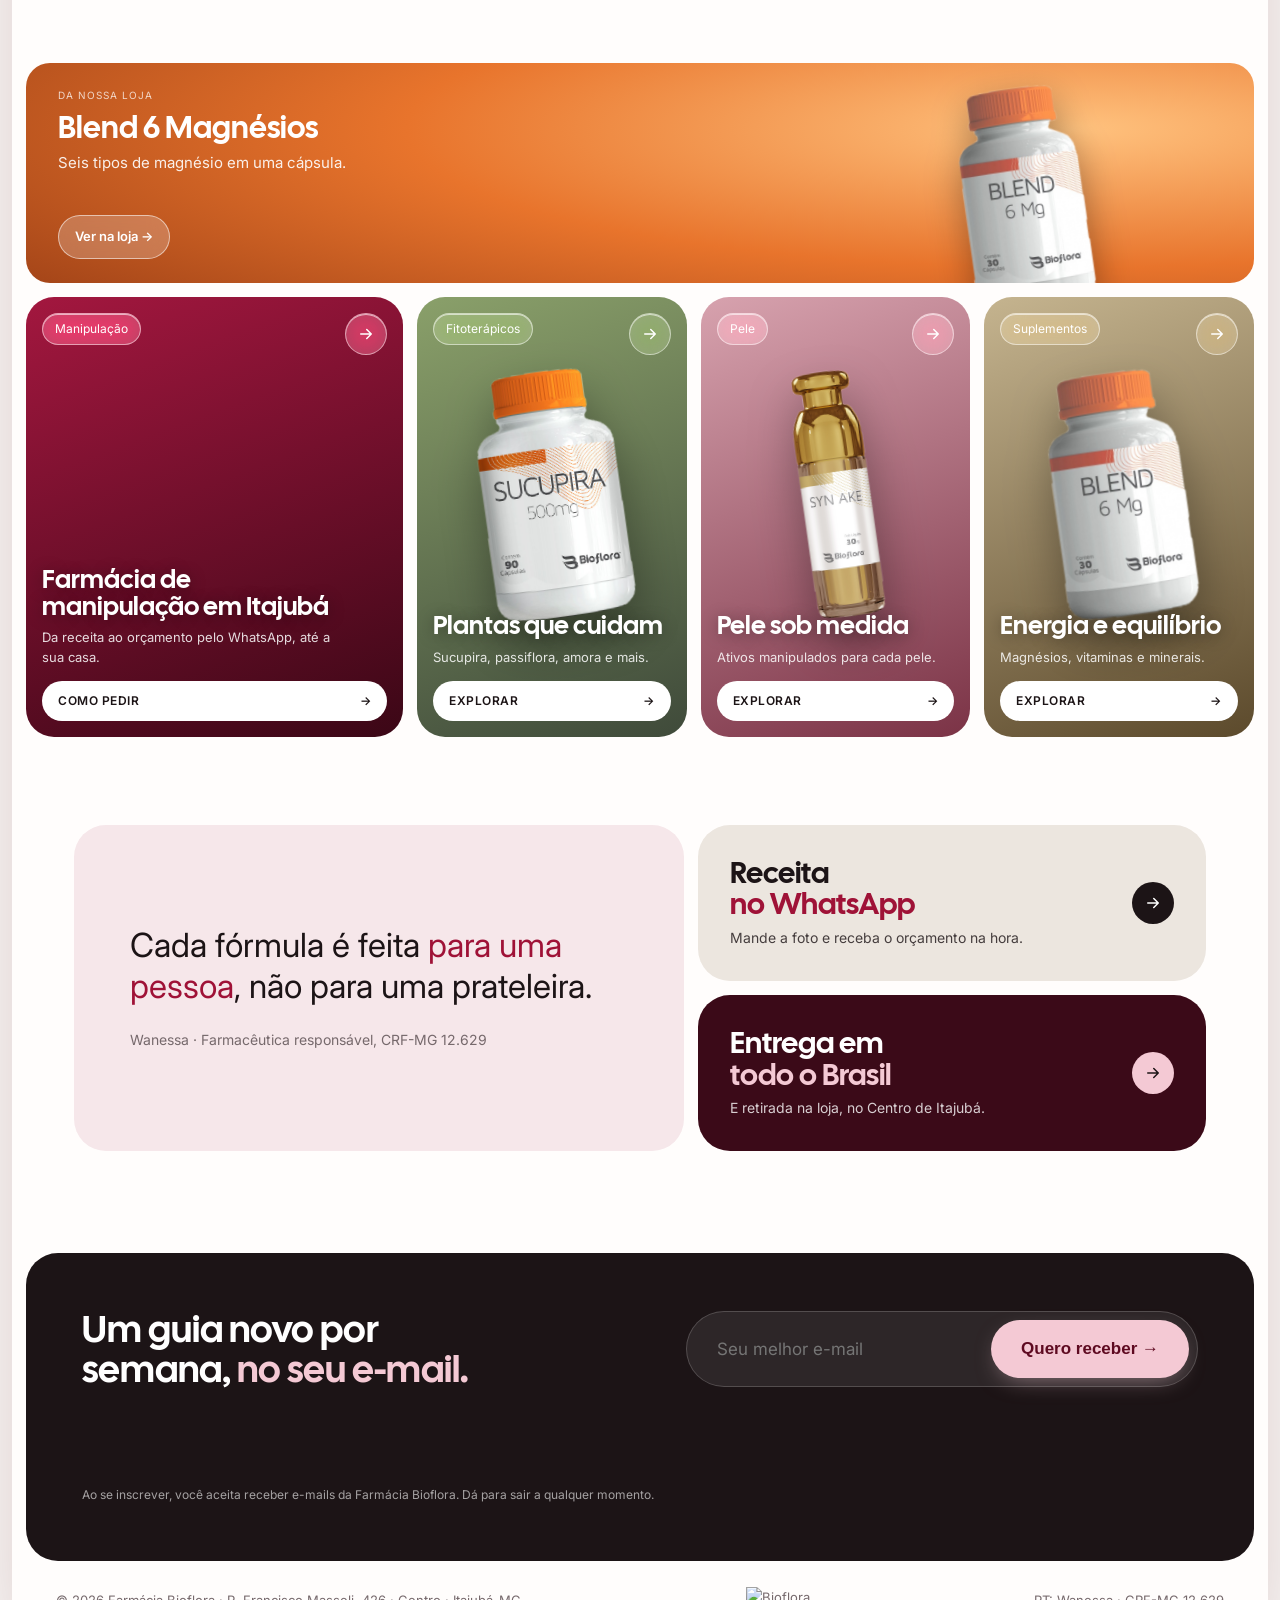
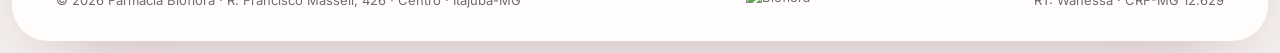
==== commit 7c7bd97c: "Pilar Saúde das articulações + Guia das articulações (PDF) com captura de e-mail Co-Authored-By: Cla" ====
--- a/index.html
+++ b/index.html
@@ -65,6 +65,8 @@
   <section class="sec" id="guias">
     <div class="sec-h"><div><h2 class="cal">Guias mais buscados</h2><div class="filtro" hidden><span></span><button type="button">Limpar ×</button></div></div><p>As perguntas que mais recebemos no balcão e no WhatsApp.</p></div>
     <div class="list">
+      <a class="row" href="/saude-das-articulacoes" data-tema="fitoterapicos suplementos" data-busca="articulacoes articulacao dor joelho quadril artrose colageno tipo 2 uc ii hidrolisado sucupira biosil desinflamar"><h3>Saúde das articulações: o guia completo</h3><div class="tags"><span class="tag hl">guia + PDF grátis</span><span class="tag">articulações</span></div><span class="date">23/11/26</span><span class="arrow"><svg><use href="#arr"/></svg></span>
+        <img class="peek" src="/img/capa-guia-articulacoes.jpg" alt=""></a>
       <a class="row" href="/passiflora-para-que-serve" data-tema="fitoterapicos" data-busca="passiflora maracuja sono ansiedade calma insonia fitoterapico relaxar"><h3>Passiflora: para que serve e como tomar</h3><div class="tags"><span class="tag hl">novo</span><span class="tag">fitoterápico</span><span class="tag">sono</span></div><span class="date">23/11/26</span><span class="arrow"><svg><use href="#arr"/></svg></span>
         <img class="peek" src="/img/produtos/passiflora.png" alt=""></a>
       <a class="row" href="/farmacia-de-manipulacao-itajuba" data-tema="manipulacao" data-busca="farmacia de manipulacao itajuba receita whatsapp orcamento entrega retirada endereco centro mg"><h3>Farmácia de manipulação em Itajubá</h3><div class="tags"><span class="tag hl">novo</span><span class="tag">manipulação</span><span class="tag">Itajubá</span></div><span class="date">23/11/26</span><span class="arrow"><svg><use href="#arr"/></svg></span>
--- a/style.css
+++ b/style.css
@@ -417,3 +417,29 @@
 .ad-v .foto img{height:100%!important}
 @media(max-width:900px){.ad-h .foto img{height:120%!important;margin-bottom:-36px}}
 .ad.roxo{background:radial-gradient(120% 140% at 85% 30%,#b9a3e8 0,#6f4fc2 45%,#3a2370 100%)}
+
+/* ===== Isca (material grátis) ===== */
+.isca{display:grid;grid-template-columns:140px 1fr;gap:24px;align-items:center;margin:40px 0;padding:24px;border-radius:28px;color:#fff;
+  background:radial-gradient(120% 140% at 90% 10%,#c2334f 0,#9f1237 40%,#3b0a18 100%);box-shadow:0 20px 40px -24px rgba(59,10,24,.6)}
+.isca .capa{width:140px;border-radius:10px;transform:rotate(-4deg);box-shadow:0 18px 30px -12px rgba(0,0,0,.5)}
+.isca .rot{font-size:12px;letter-spacing:1px;text-transform:uppercase;opacity:.8}
+.isca h3{font-family:"Cal Sans",Inter,sans-serif;font-weight:400;font-size:26px;line-height:1.1;margin:6px 0 8px;text-wrap:balance}
+.isca p{margin:0 0 14px;opacity:.9;font-size:15px;line-height:1.5}
+.isca form{display:flex;gap:8px;background:rgba(255,255,255,.14);border:1px solid rgba(255,255,255,.3);border-radius:999px;padding:6px;-webkit-backdrop-filter:blur(12px);backdrop-filter:blur(12px)}
+.isca input{flex:1;min-width:0;background:none;border:0;color:#fff;padding:0 14px;font:inherit;font-size:15px;outline:none}
+.isca input::placeholder{color:rgba(255,255,255,.75)}
+.isca button{border:0;border-radius:999px;background:#f4c9d4;color:#5e0a21;font-weight:700;padding:12px 20px;cursor:pointer;font-size:15px;white-space:nowrap}
+.isca button:hover{background:#fff}
+.isca .isca-msg{margin:8px 0 0;font-size:13px;opacity:.9;min-height:1em}
+.isca .ok{display:none}
+.isca.feito form,.isca.feito .isca-msg,.isca.feito p.chama{display:none}
+.isca.feito .ok{display:flex;gap:14px;align-items:center;animation:okIn .5s ease}
+.isca .ok .check{flex:none;width:52px;height:52px;border-radius:50%;background:#f4c9d4;color:#5e0a21;display:grid;place-items:center;font-size:26px;font-weight:700}
+.isca .ok b{display:block;font-family:"Cal Sans",Inter,sans-serif;font-weight:400;font-size:22px}
+.isca .ok span{opacity:.9;font-size:14px}
+.prose .tabela{width:100%;border-collapse:collapse;font-size:15px;margin:20px 0}
+.prose .tabela th{background:var(--wine-dk);color:#fff;text-align:left;padding:10px 12px}
+.prose .tabela td{padding:10px 12px;border-bottom:1px solid var(--line);vertical-align:top}
+.prose .refs{font-size:14px;color:var(--mut);line-height:1.5}
+.prose .refs li{margin-bottom:8px}
+@media(max-width:700px){.isca{grid-template-columns:1fr;text-align:left}.isca .capa{width:110px}.isca form{flex-direction:column;border-radius:20px}.isca input{height:48px}.isca button{width:100%}}
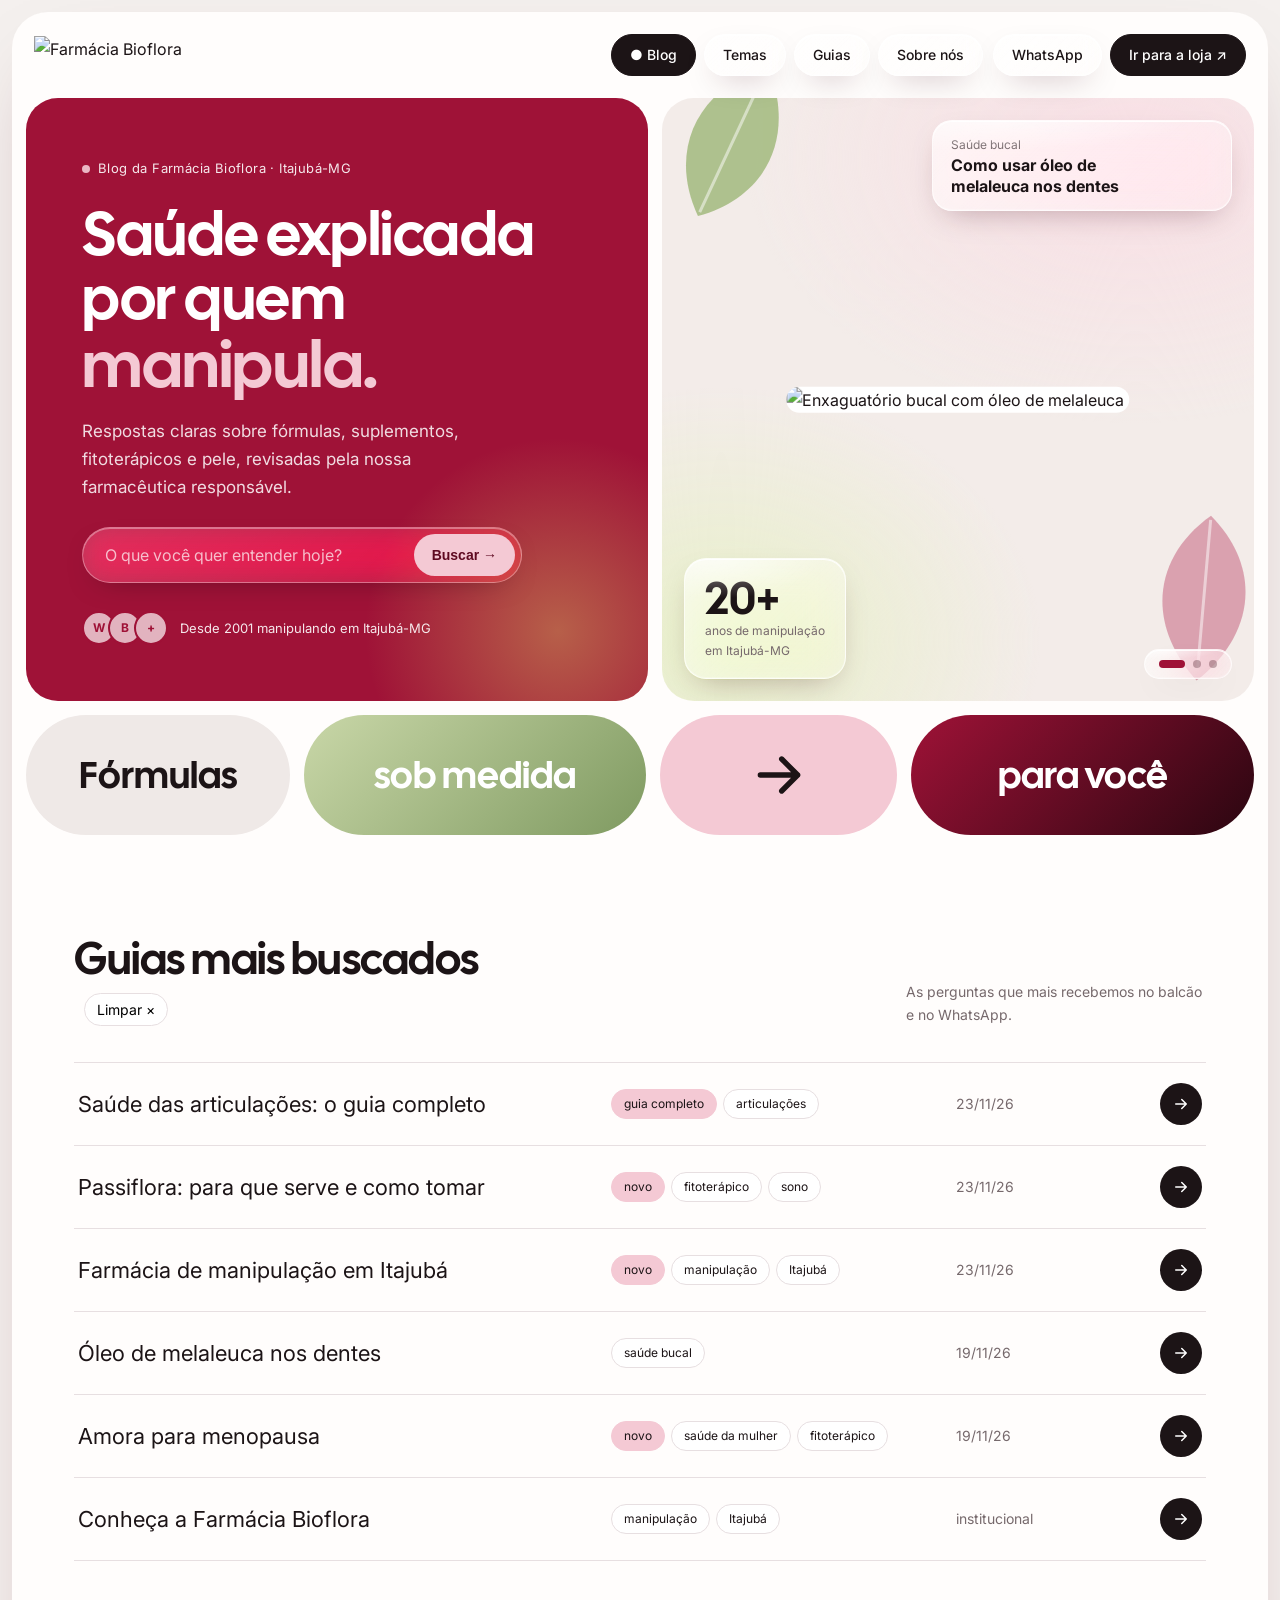
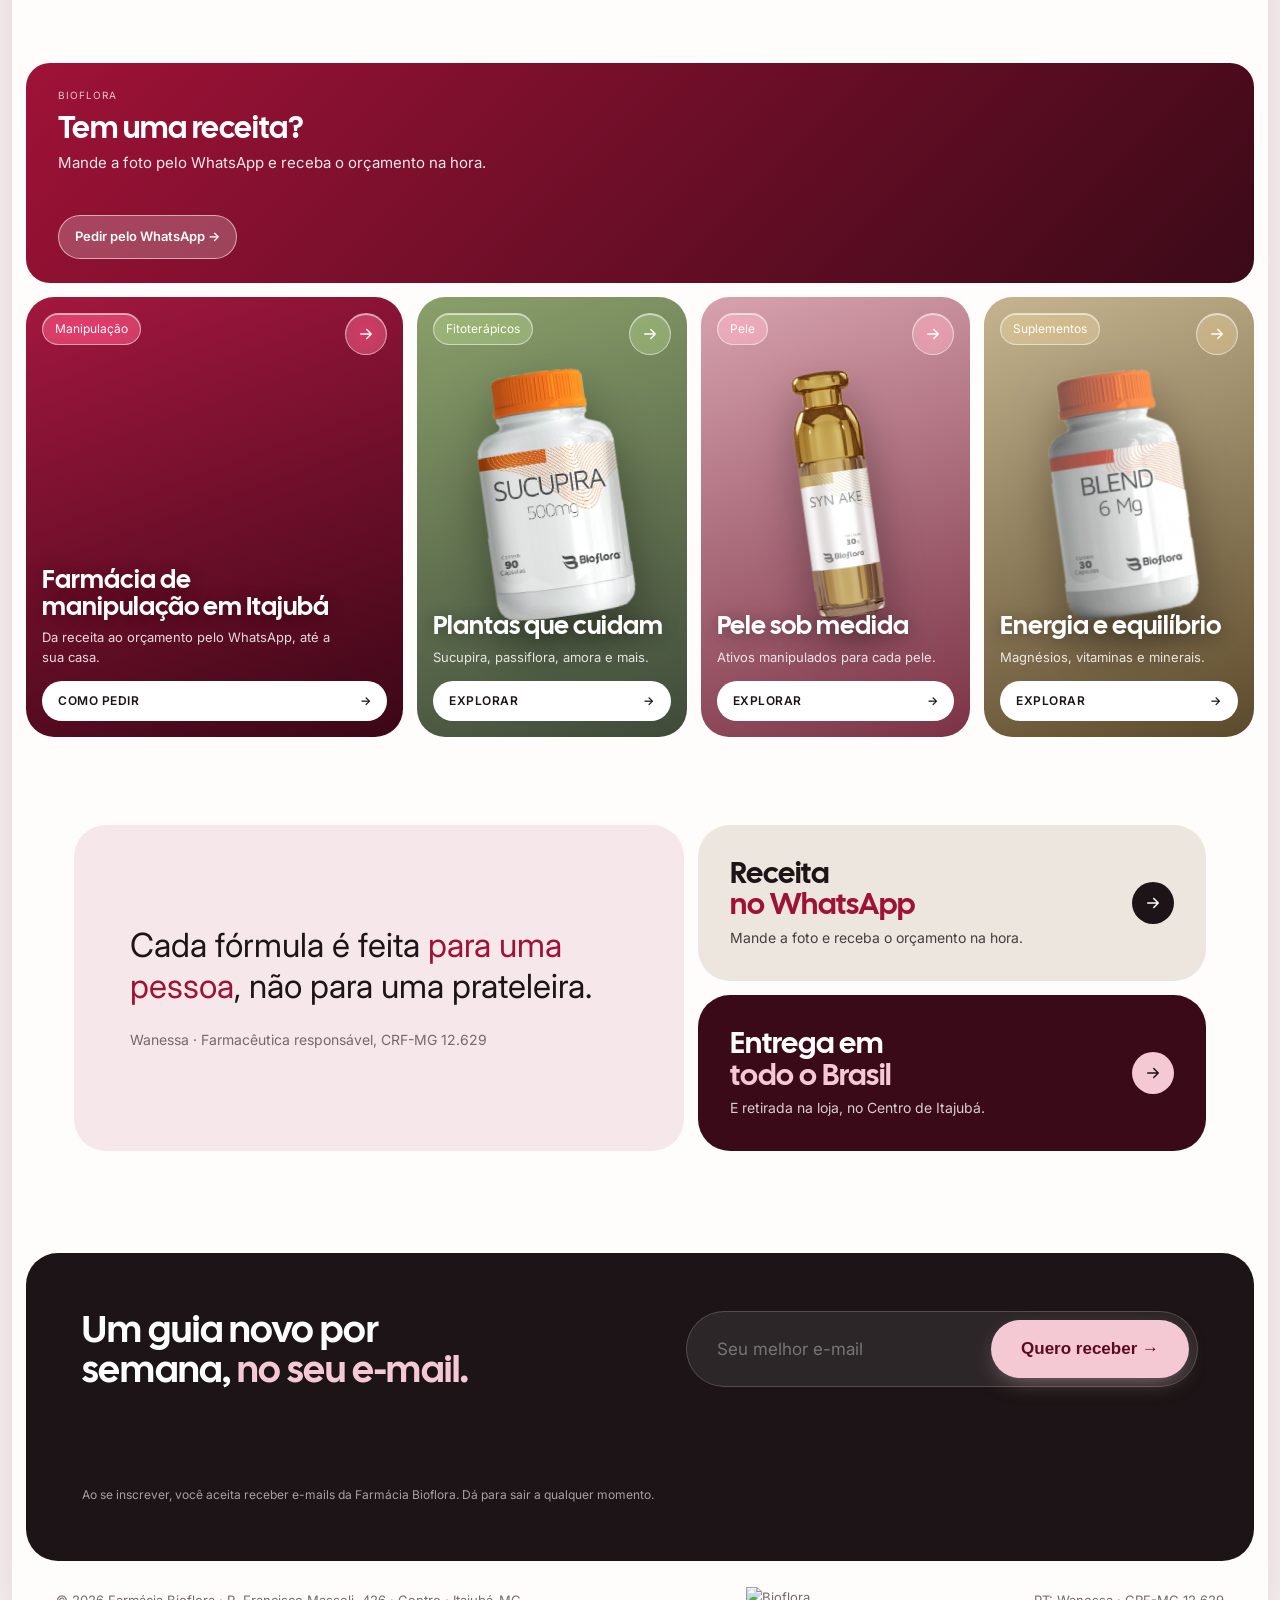
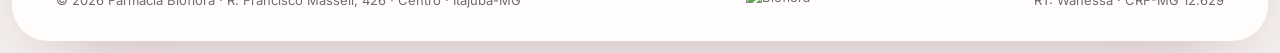
==== commit de2367cb: "Pilar articulações sem o guia em PDF (design em revisão) Co-Authored-By: Claude Opus 5.5 <noreply@an" ====
--- a/index.html
+++ b/index.html
@@ -65,8 +65,8 @@
   <section class="sec" id="guias">
     <div class="sec-h"><div><h2 class="cal">Guias mais buscados</h2><div class="filtro" hidden><span></span><button type="button">Limpar ×</button></div></div><p>As perguntas que mais recebemos no balcão e no WhatsApp.</p></div>
     <div class="list">
-      <a class="row" href="/saude-das-articulacoes" data-tema="fitoterapicos suplementos" data-busca="articulacoes articulacao dor joelho quadril artrose colageno tipo 2 uc ii hidrolisado sucupira biosil desinflamar"><h3>Saúde das articulações: o guia completo</h3><div class="tags"><span class="tag hl">guia + PDF grátis</span><span class="tag">articulações</span></div><span class="date">23/11/26</span><span class="arrow"><svg><use href="#arr"/></svg></span>
-        <img class="peek" src="/img/capa-guia-articulacoes.jpg" alt=""></a>
+      <a class="row" href="/saude-das-articulacoes" data-tema="fitoterapicos suplementos" data-busca="articulacoes articulacao dor joelho quadril artrose colageno tipo 2 uc ii hidrolisado sucupira biosil desinflamar"><h3>Saúde das articulações: o guia completo</h3><div class="tags"><span class="tag hl">guia completo</span><span class="tag">articulações</span></div><span class="date">23/11/26</span><span class="arrow"><svg><use href="#arr"/></svg></span>
+        <img class="peek" src="/img/produtos/sucupira.png" alt=""></a>
       <a class="row" href="/passiflora-para-que-serve" data-tema="fitoterapicos" data-busca="passiflora maracuja sono ansiedade calma insonia fitoterapico relaxar"><h3>Passiflora: para que serve e como tomar</h3><div class="tags"><span class="tag hl">novo</span><span class="tag">fitoterápico</span><span class="tag">sono</span></div><span class="date">23/11/26</span><span class="arrow"><svg><use href="#arr"/></svg></span>
         <img class="peek" src="/img/produtos/passiflora.png" alt=""></a>
       <a class="row" href="/farmacia-de-manipulacao-itajuba" data-tema="manipulacao" data-busca="farmacia de manipulacao itajuba receita whatsapp orcamento entrega retirada endereco centro mg"><h3>Farmácia de manipulação em Itajubá</h3><div class="tags"><span class="tag hl">novo</span><span class="tag">manipulação</span><span class="tag">Itajubá</span></div><span class="date">23/11/26</span><span class="arrow"><svg><use href="#arr"/></svg></span>
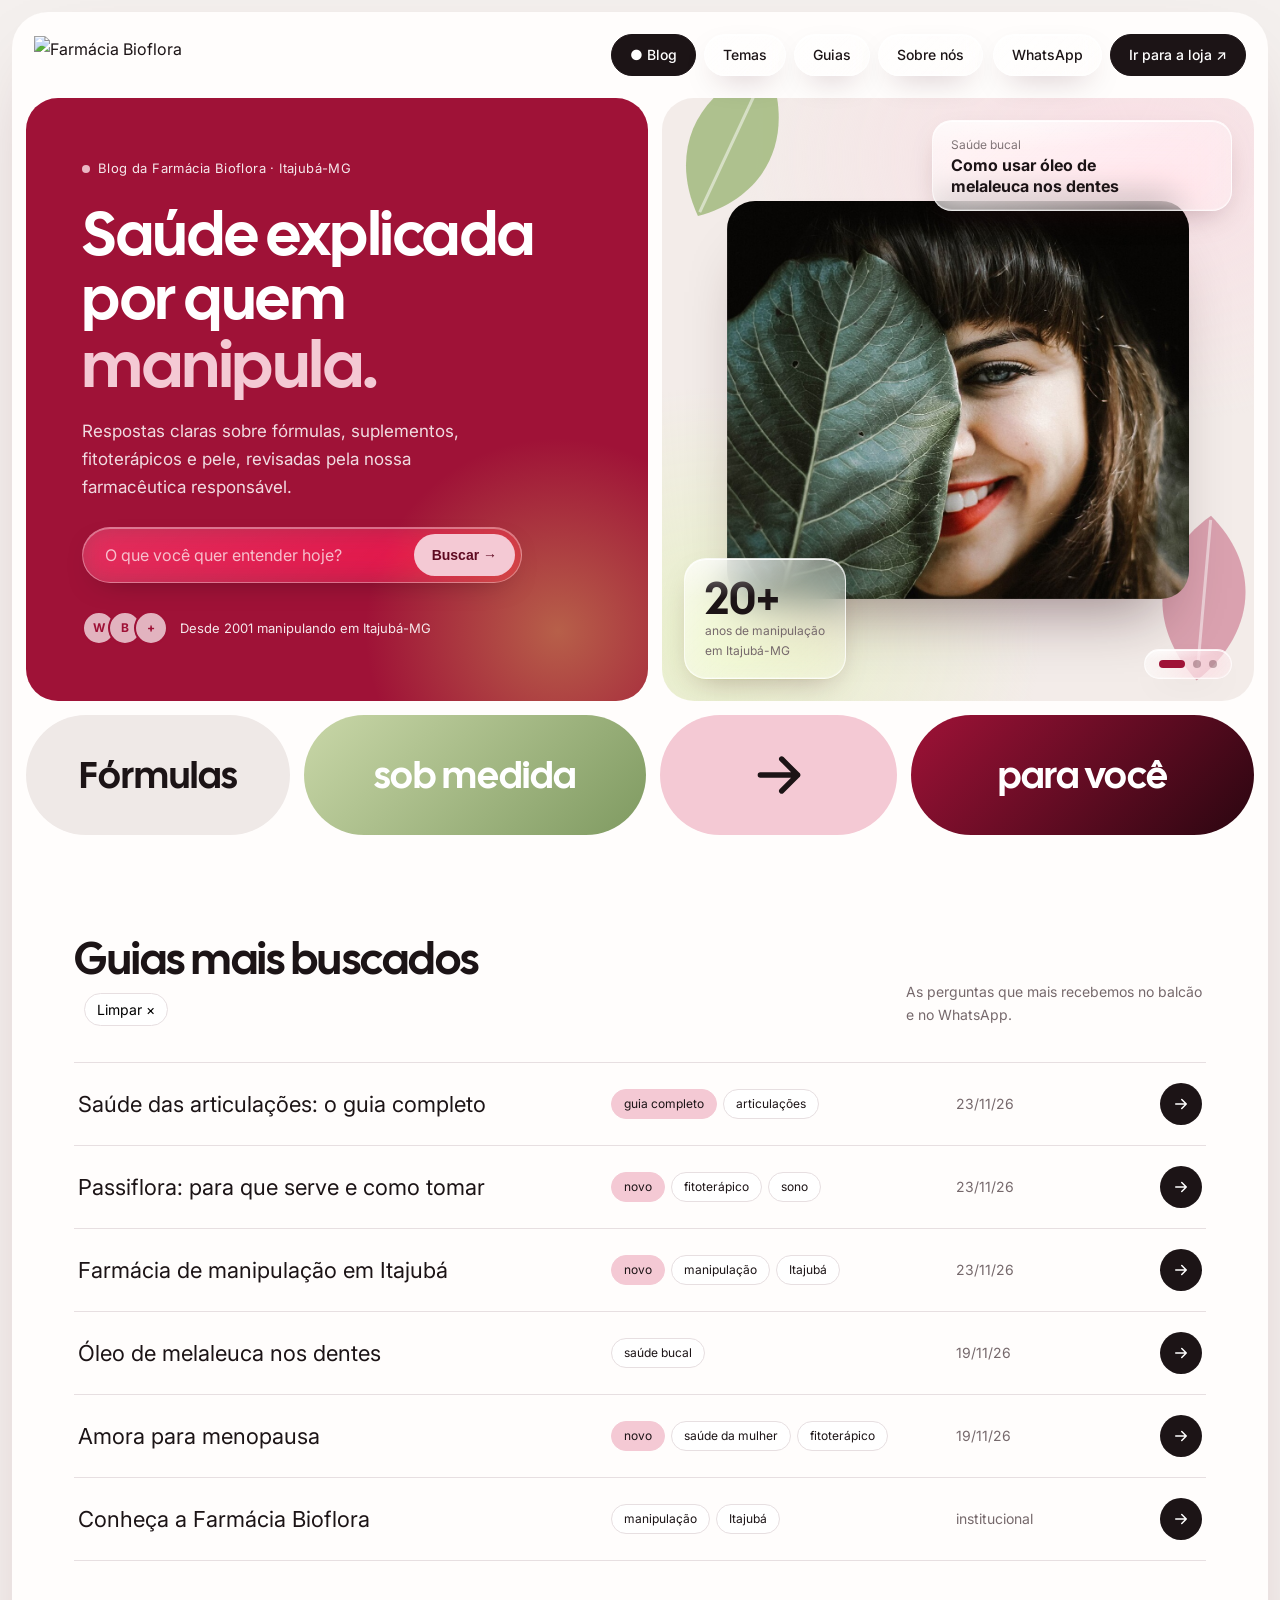
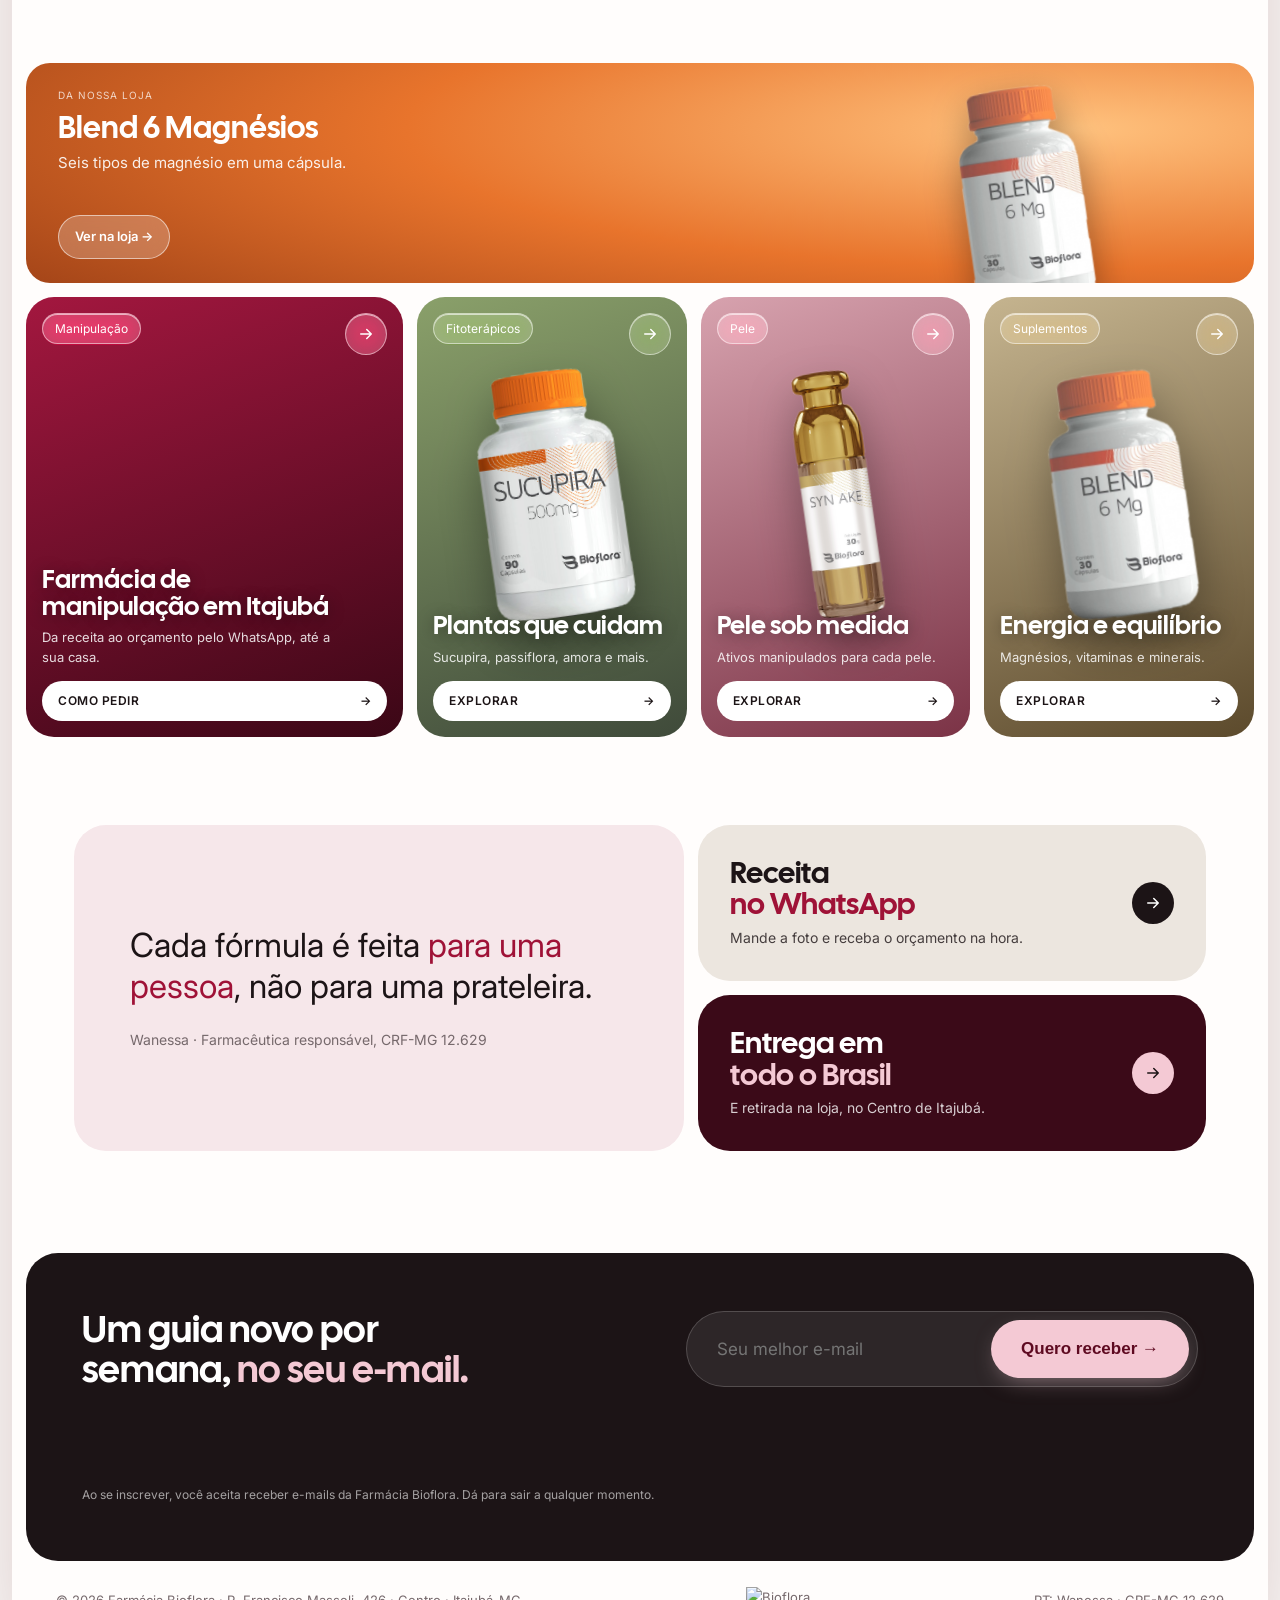
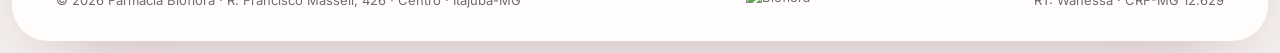
==== commit a066d6d6: "Capas com foto (sem produto), foto da Wanessa na autoria, colágeno na home" ====
--- a/index.html
+++ b/index.html
@@ -47,8 +47,8 @@
     <div class="hero-r" id="carrossel" aria-roledescription="carrossel">
       <svg class="leaf" style="width:220px;left:-40px;top:-30px;color:#a7bd84;transform:rotate(-20deg)"><use href="#leaf"/></svg>
       <svg class="leaf" style="width:160px;right:-30px;bottom:30px;color:#d79aa9;transform:rotate(140deg)"><use href="#leaf"/></svg>
-      <a class="slide on" href="oleo-de-melaleuca-nos-dentes"><img class="big" src="https://images.yampi.me/assets/stores/farmacia-bioflora/uploads/images/enxaguatorio-bucal-com-oe-melaleuca-antisseptico-500ml-64219145cdaeb-large.jpg" alt="Enxaguatório bucal com óleo de melaleuca"><span class="float glass slide-cap"><small>Saúde bucal</small><b>Como usar óleo de melaleuca nos dentes</b></span></a>
-      <a class="slide" href="amora-para-menopausa"><img class="big" src="https://images.yampi.me/assets/stores/farmacia-bioflora/uploads/images/amora-600mg-alivia-os-sintomas-da-menopausa-648dae7dc664b-large.jpg" alt="Amora 600mg em cápsulas"><span class="float glass slide-cap"><small>Novo guia · Saúde da mulher</small><b>Amora para menopausa: o que se sabe</b></span></a>
+      <a class="slide on" href="oleo-de-melaleuca-nos-dentes"><img class="big cover" src="img/capas/melaleuca.jpg" alt="Sorriso com folha verde"><span class="float glass slide-cap"><small>Saúde bucal</small><b>Como usar óleo de melaleuca nos dentes</b></span></a>
+      <a class="slide" href="amora-para-menopausa"><img class="big cover" src="img/capas/amora.jpg" alt="Mulher madura sorrindo"><span class="float glass slide-cap"><small>Novo guia · Saúde da mulher</small><b>Amora para menopausa: o que se sabe</b></span></a>
       <a class="slide" href="sobre"><img class="big cover" src="img/fachada.jpg" alt="Fachada da Farmácia Bioflora em Itajubá"><span class="float glass slide-cap"><small>Sobre nós</small><b>Conheça a Bioflora, em Itajubá desde 2001</b></span></a>
       <div class="float glass stat" style="left:22px;bottom:22px"><div class="n cal">20+</div><small>anos de manipulação<br>em Itajubá-MG</small></div>
       <div class="dots glass" role="tablist"><button aria-label="Slide 1" class="on"></button><button aria-label="Slide 2"></button><button aria-label="Slide 3"></button></div>
@@ -66,7 +66,7 @@
     <div class="sec-h"><div><h2 class="cal">Guias mais buscados</h2><div class="filtro" hidden><span></span><button type="button">Limpar ×</button></div></div><p>As perguntas que mais recebemos no balcão e no WhatsApp.</p></div>
     <div class="list">
       <a class="row" href="/saude-das-articulacoes" data-tema="fitoterapicos suplementos" data-busca="articulacoes articulacao dor joelho quadril artrose colageno tipo 2 uc ii hidrolisado sucupira biosil desinflamar"><h3>Saúde das articulações: o guia completo</h3><div class="tags"><span class="tag hl">guia completo</span><span class="tag">articulações</span></div><span class="date">23/11/26</span><span class="arrow"><svg><use href="#arr"/></svg></span>
-        <img class="peek" src="/img/produtos/sucupira.png" alt=""></a>
+        <img class="peek" src="/img/produtos/colageno2.png" alt=""></a>
       <a class="row" href="/passiflora-para-que-serve" data-tema="fitoterapicos" data-busca="passiflora maracuja sono ansiedade calma insonia fitoterapico relaxar"><h3>Passiflora: para que serve e como tomar</h3><div class="tags"><span class="tag hl">novo</span><span class="tag">fitoterápico</span><span class="tag">sono</span></div><span class="date">23/11/26</span><span class="arrow"><svg><use href="#arr"/></svg></span>
         <img class="peek" src="/img/produtos/passiflora.png" alt=""></a>
       <a class="row" href="/farmacia-de-manipulacao-itajuba" data-tema="manipulacao" data-busca="farmacia de manipulacao itajuba receita whatsapp orcamento entrega retirada endereco centro mg"><h3>Farmácia de manipulação em Itajubá</h3><div class="tags"><span class="tag hl">novo</span><span class="tag">manipulação</span><span class="tag">Itajubá</span></div><span class="date">23/11/26</span><span class="arrow"><svg><use href="#arr"/></svg></span>
--- a/style.css
+++ b/style.css
@@ -420,7 +420,7 @@
 
 /* ===== Isca (material grátis) ===== */
 .isca{display:grid;grid-template-columns:140px 1fr;gap:24px;align-items:center;margin:40px 0;padding:24px;border-radius:28px;color:#fff;
-  background:radial-gradient(120% 140% at 90% 10%,#c2334f 0,#9f1237 40%,#3b0a18 100%);box-shadow:0 20px 40px -24px rgba(59,10,24,.6)}
+  background:radial-gradient(120% 140% at 90% 10%,#f08a3e 0,#e2621b 40%,#3d1d0e 100%);box-shadow:0 20px 40px -24px rgba(61,29,14,.6)}
 .isca .capa{width:140px;border-radius:10px;transform:rotate(-4deg);box-shadow:0 18px 30px -12px rgba(0,0,0,.5)}
 .isca .rot{font-size:12px;letter-spacing:1px;text-transform:uppercase;opacity:.8}
 .isca h3{font-family:"Cal Sans",Inter,sans-serif;font-weight:400;font-size:26px;line-height:1.1;margin:6px 0 8px;text-wrap:balance}
@@ -428,13 +428,13 @@
 .isca form{display:flex;gap:8px;background:rgba(255,255,255,.14);border:1px solid rgba(255,255,255,.3);border-radius:999px;padding:6px;-webkit-backdrop-filter:blur(12px);backdrop-filter:blur(12px)}
 .isca input{flex:1;min-width:0;background:none;border:0;color:#fff;padding:0 14px;font:inherit;font-size:15px;outline:none}
 .isca input::placeholder{color:rgba(255,255,255,.75)}
-.isca button{border:0;border-radius:999px;background:#f4c9d4;color:#5e0a21;font-weight:700;padding:12px 20px;cursor:pointer;font-size:15px;white-space:nowrap}
-.isca button:hover{background:#fff}
+.isca button{border:0;border-radius:999px;background:#fff;color:#8a3510;font-weight:700;padding:12px 20px;cursor:pointer;font-size:15px;white-space:nowrap}
+.isca button:hover{background:#fdd2b3}
 .isca .isca-msg{margin:8px 0 0;font-size:13px;opacity:.9;min-height:1em}
 .isca .ok{display:none}
 .isca.feito form,.isca.feito .isca-msg,.isca.feito p.chama{display:none}
 .isca.feito .ok{display:flex;gap:14px;align-items:center;animation:okIn .5s ease}
-.isca .ok .check{flex:none;width:52px;height:52px;border-radius:50%;background:#f4c9d4;color:#5e0a21;display:grid;place-items:center;font-size:26px;font-weight:700}
+.isca .ok .check{flex:none;width:52px;height:52px;border-radius:50%;background:#fff;color:#e2621b;display:grid;place-items:center;font-size:26px;font-weight:700}
 .isca .ok b{display:block;font-family:"Cal Sans",Inter,sans-serif;font-weight:400;font-size:22px}
 .isca .ok span{opacity:.9;font-size:14px}
 .prose .tabela{width:100%;border-collapse:collapse;font-size:15px;margin:20px 0}
@@ -443,3 +443,26 @@
 .prose .refs{font-size:14px;color:var(--mut);line-height:1.5}
 .prose .refs li{margin-bottom:8px}
 @media(max-width:700px){.isca{grid-template-columns:1fr;text-align:left}.isca .capa{width:110px}.isca form{flex-direction:column;border-radius:20px}.isca input{height:48px}.isca button{width:100%}}
+
+/* Leia também */
+.recs{max-width:1240px;margin:56px auto 48px;padding:0 24px}
+.recs h2{font-size:34px;font-weight:400;margin:0 0 20px}
+.recs-g{display:grid;grid-template-columns:repeat(3,1fr);gap:20px}
+.rec{display:flex;flex-direction:column;background:#fff;border:1px solid var(--line);border-radius:24px;padding:16px;color:inherit;text-decoration:none;transition:transform .2s,box-shadow .2s}
+.rec:hover{transform:translateY(-3px);box-shadow:0 18px 30px -18px rgba(0,0,0,.25)}
+.rec .im{height:170px;border-radius:16px;display:grid;place-items:center;overflow:hidden;margin-bottom:14px;background:#fdeee2}
+.rec.roxo .im{background:#efe7f6}.rec.prata .im{background:#eef0f2}.rec.laranja2 .im{background:#fde9dc}
+.rec .im img{height:150px!important;width:auto!important;max-width:100%;object-fit:contain;aspect-ratio:auto;filter:drop-shadow(0 10px 12px rgba(0,0,0,.18))}
+.rec.foto .im img{height:100%!important;width:100%!important;object-fit:cover;filter:none}
+.rec .rot{font-size:12px;letter-spacing:1px;text-transform:uppercase;color:var(--mut)}
+.rec b{font-family:"Cal Sans",Inter,sans-serif;font-weight:400;font-size:21px;line-height:1.2;margin:4px 0 12px;text-wrap:balance}
+.rec .vai{margin-top:auto;font-weight:600;font-size:14px;color:var(--wine,#9f1237)}
+@media(max-width:800px){.recs-g{grid-template-columns:1fr}.rec .im{height:140px}}
+
+/* capa do artigo em foto (sem produto) */
+.ahero .r.capa-foto{overflow:hidden}
+.ahero .r.capa-foto img{inset:0;left:0;top:0;width:100%;height:100%;object-fit:cover;transform:none;border-radius:inherit;box-shadow:none}
+.ahero .r.capa-foto .leaf{display:none}
+.ahero .r.capa-foto .float{background:rgba(255,255,255,.9);-webkit-backdrop-filter:blur(10px);backdrop-filter:blur(10px)}
+.ahero .r.capa-foto .float small{color:#4a3f42;opacity:1}
+.by .av.foto{background:url(/img/wanessa.jpg) center/cover;color:transparent}
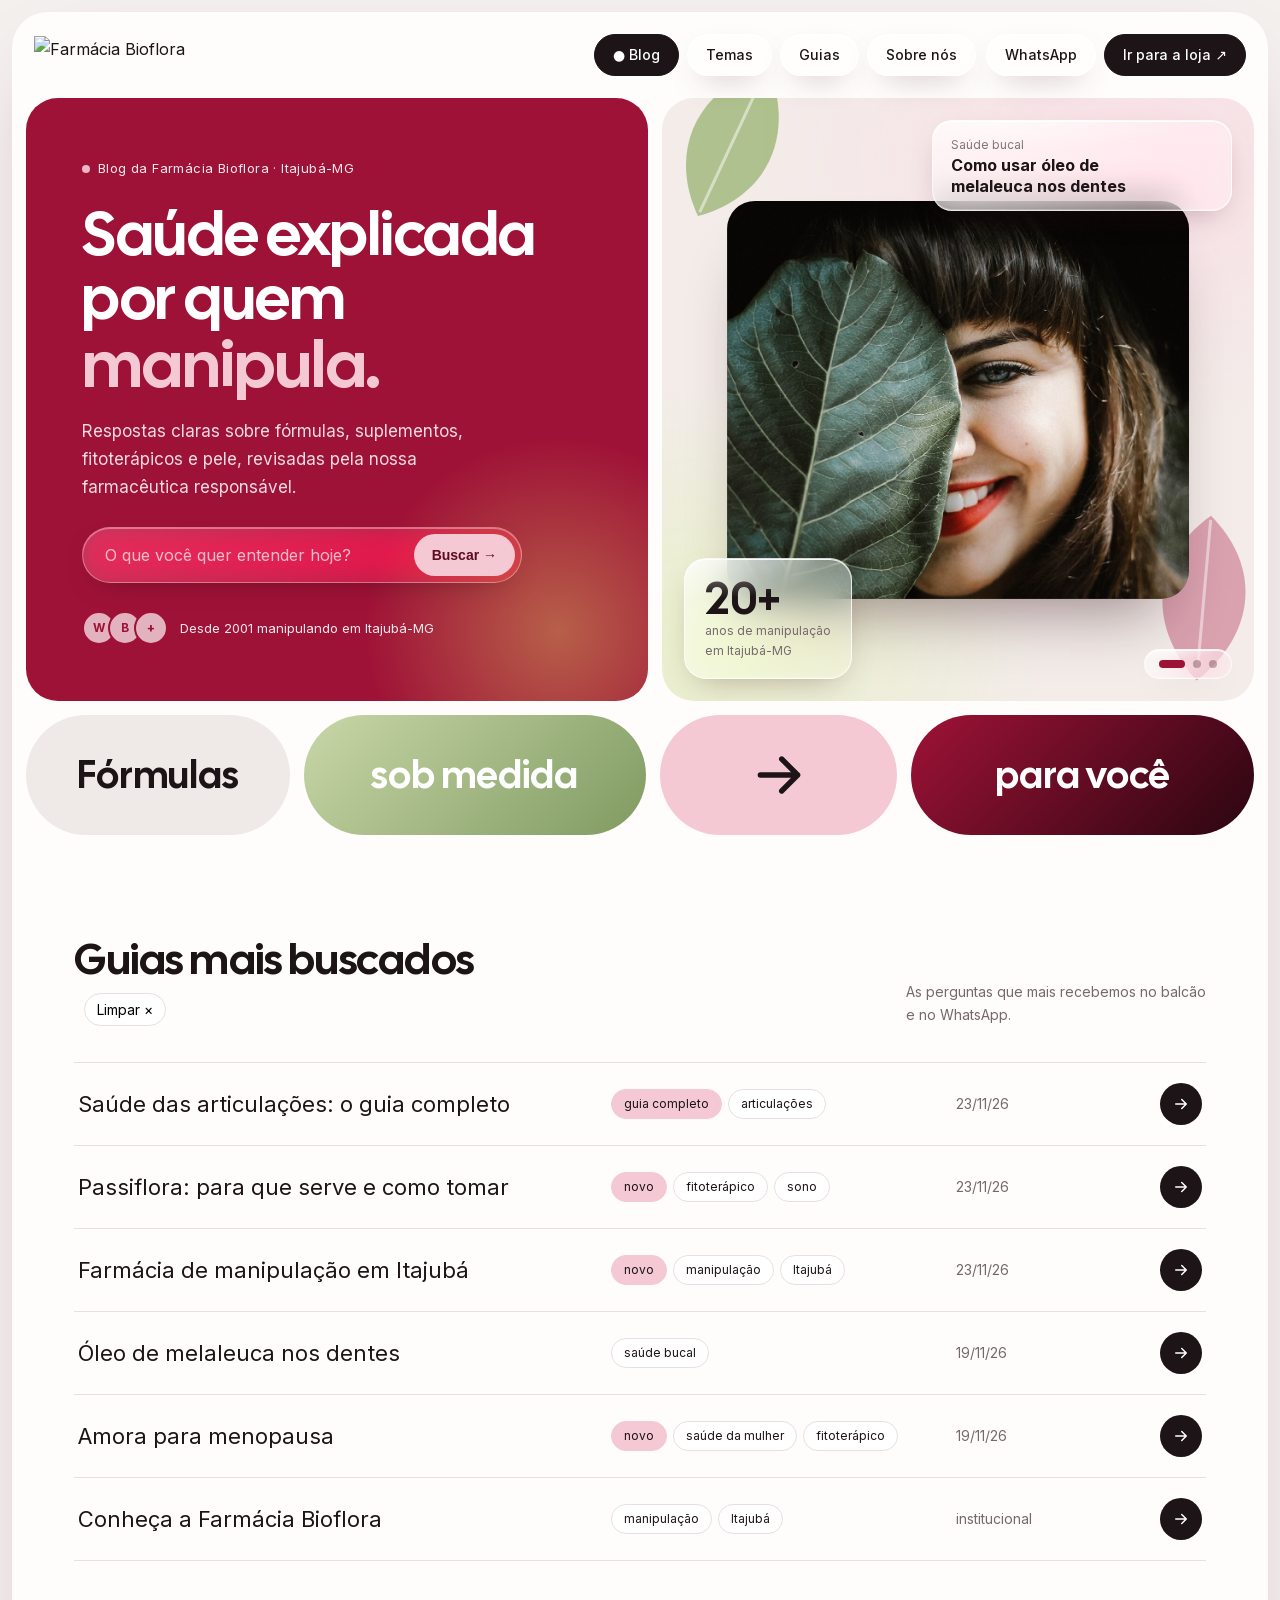
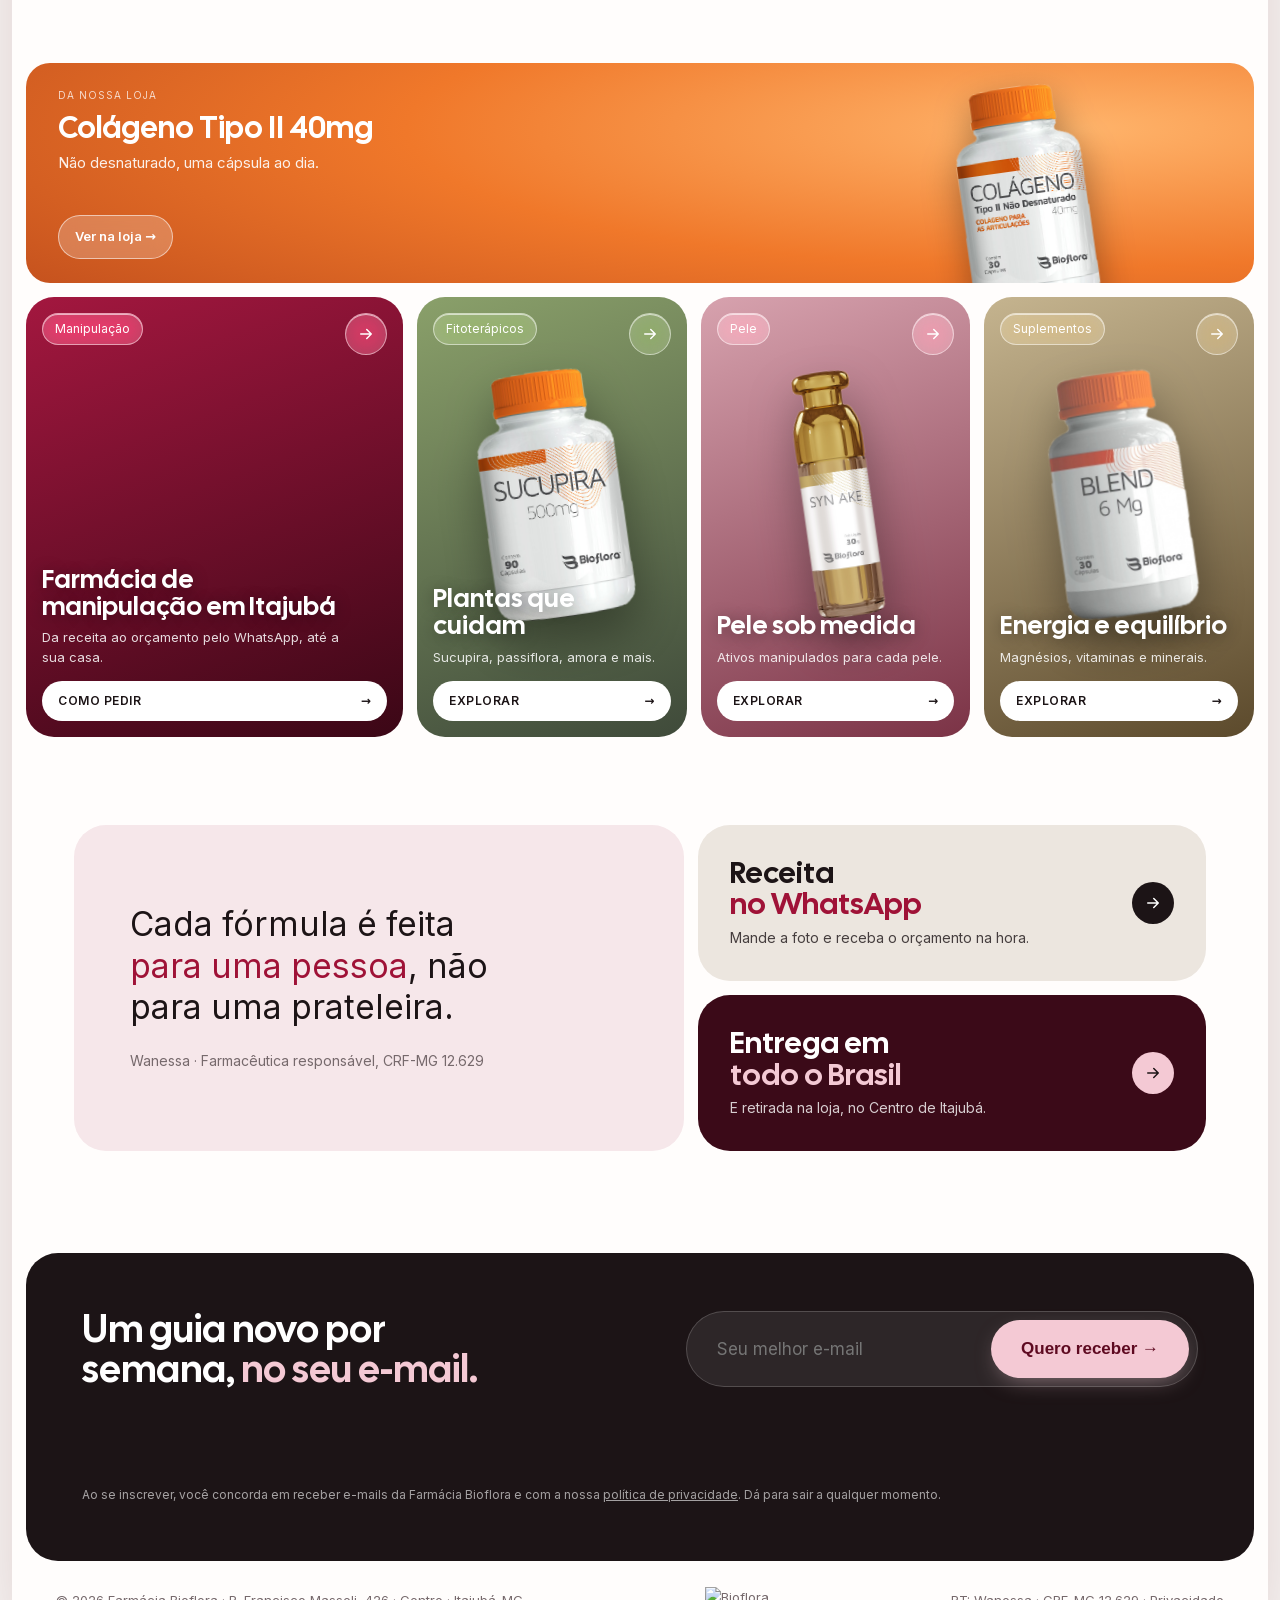
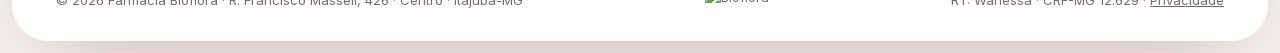
==== commit 555ef107: "LGPD: política de privacidade, fontes locais (sem Google Fonts), mapa só após clique, consentimento " ====
--- a/index.html
+++ b/index.html
@@ -20,8 +20,7 @@
 <meta property="og:image:width" content="1200"><meta property="og:image:height" content="900">
 <meta name="twitter:card" content="summary_large_image">
 <script type="application/ld+json">{"@context":"https://schema.org","@graph":[{"@type":"Blog","@id":"https://blog.farmaciabioflora.com.br/#blog","name":"Blog Bioflora","url":"https://blog.farmaciabioflora.com.br/","inLanguage":"pt-BR","potentialAction":{"@type":"SearchAction","target":"https://blog.farmaciabioflora.com.br/?q={q}#guias","query-input":"required name=q"},"publisher":{"@id":"https://www.farmaciabioflora.com.br/#farmacia"}},{"@type":"Pharmacy","@id":"https://www.farmaciabioflora.com.br/#farmacia","name":"Farmácia Bioflora","url":"https://www.farmaciabioflora.com.br/","logo":"https://blog.farmaciabioflora.com.br/img/icon-512.png","telephone":"+55-35-3629-6650","foundingDate":"2001","address":{"@type":"PostalAddress","streetAddress":"Rua Francisco Masseli, 426","addressLocality":"Itajubá","addressRegion":"MG","postalCode":"37500-058","addressCountry":"BR"},"sameAs":["https://www.instagram.com/bioflorafarmacia/"]}]}</script>
-<link rel="preconnect" href="https://fonts.googleapis.com">
-<link href="https://fonts.googleapis.com/css2?family=Cal+Sans&family=Inter:wght@400;500;600;700&display=swap" rel="stylesheet">
+<link rel="stylesheet" href="/fonts/fonts.css">
 <link rel="stylesheet" href="style.css">
 </head><body>
 <svg width="0" height="0" style="position:absolute"><symbol id="arr" viewBox="0 0 24 24"><path d="M5 12h14M13 6l6 6-6 6" fill="none" stroke="currentColor" stroke-width="2" stroke-linecap="round" stroke-linejoin="round"/></symbol>
@@ -109,13 +108,13 @@
   <section class="news">
     <h2 class="cal">Um guia novo por semana, <span class="serif">no seu e-mail.</span></h2>
     <form data-newsletter novalidate><input type="email" required aria-label="Seu e-mail" placeholder="Seu melhor e-mail"><button class="pill lime" style="border:0">Quero receber →</button></form><div class="ok" role="status"><span class="check">✓</span><div><b>Inscrição confirmada!</b><span>Toda semana um guia novo da Bioflora vai chegar no seu e-mail.</span></div></div>
-  <p class="news-lgpd">Ao se inscrever, você aceita receber e-mails da Farmácia Bioflora. Dá para sair a qualquer momento.</p>
+  <p class="news-lgpd">Ao se inscrever, você concorda em receber e-mails da Farmácia Bioflora e com a nossa <a href="/privacidade">política de privacidade</a>. Dá para sair a qualquer momento.</p>
   </section>
 
   <footer class="foot">
     <span>© 2026 Farmácia Bioflora · R. Francisco Masseli, 426 · Centro · Itajubá-MG</span>
     <img src="https://images.yampi.me/assets/stores/farmacia-bioflora/uploads/logo/679bf55f33ccb.png" alt="Bioflora">
-    <span>RT: Wanessa · CRF-MG 12.629</span>
+    <span>RT: Wanessa · CRF-MG 12.629 · <a href="/privacidade">Privacidade</a></span>
   </footer>
 </div>
 <script src="/newsletter.js" defer></script>
--- a/fonts/fonts.css
+++ b/fonts/fonts.css
@@ -0,0 +1,81 @@
+/* Fontes servidas pelo próprio blog (sem Google Fonts: nenhum dado do visitante vai para terceiros) */
+@font-face {
+  font-family: 'Cal Sans';
+  font-style: normal;
+  font-weight: 400;
+  font-display: swap;
+  src: url(/fonts/CalSans-400-latin-ext.woff2) format('woff2');
+  unicode-range: U+0100-02BA, U+02BD-02C5, U+02C7-02CC, U+02CE-02D7, U+02DD-02FF, U+0304, U+0308, U+0329, U+1D00-1DBF, U+1E00-1E9F, U+1EF2-1EFF, U+2020, U+20A0-20AB, U+20AD-20C4, U+2113, U+2C60-2C7F, U+A720-A7FF;
+}
+@font-face {
+  font-family: 'Cal Sans';
+  font-style: normal;
+  font-weight: 400;
+  font-display: swap;
+  src: url(/fonts/CalSans-400-latin.woff2) format('woff2');
+  unicode-range: U+0000-00FF, U+0131, U+0152-0153, U+02BB-02BC, U+02C6, U+02DA, U+02DC, U+0304, U+0308, U+0329, U+2000-206F, U+20AC, U+2122, U+2191, U+2193, U+2212, U+2215, U+FEFF, U+FFFD;
+}
+@font-face {
+  font-family: 'Inter';
+  font-style: normal;
+  font-weight: 400;
+  font-display: swap;
+  src: url(/fonts/Inter-400-latin-ext.woff2) format('woff2');
+  unicode-range: U+0100-02BA, U+02BD-02C5, U+02C7-02CC, U+02CE-02D7, U+02DD-02FF, U+0304, U+0308, U+0329, U+1D00-1DBF, U+1E00-1E9F, U+1EF2-1EFF, U+2020, U+20A0-20AB, U+20AD-20C4, U+2113, U+2C60-2C7F, U+A720-A7FF;
+}
+@font-face {
+  font-family: 'Inter';
+  font-style: normal;
+  font-weight: 400;
+  font-display: swap;
+  src: url(/fonts/Inter-400-latin.woff2) format('woff2');
+  unicode-range: U+0000-00FF, U+0131, U+0152-0153, U+02BB-02BC, U+02C6, U+02DA, U+02DC, U+0304, U+0308, U+0329, U+2000-206F, U+20AC, U+2122, U+2191, U+2193, U+2212, U+2215, U+FEFF, U+FFFD;
+}
+@font-face {
+  font-family: 'Inter';
+  font-style: normal;
+  font-weight: 500;
+  font-display: swap;
+  src: url(/fonts/Inter-500-latin-ext.woff2) format('woff2');
+  unicode-range: U+0100-02BA, U+02BD-02C5, U+02C7-02CC, U+02CE-02D7, U+02DD-02FF, U+0304, U+0308, U+0329, U+1D00-1DBF, U+1E00-1E9F, U+1EF2-1EFF, U+2020, U+20A0-20AB, U+20AD-20C4, U+2113, U+2C60-2C7F, U+A720-A7FF;
+}
+@font-face {
+  font-family: 'Inter';
+  font-style: normal;
+  font-weight: 500;
+  font-display: swap;
+  src: url(/fonts/Inter-500-latin.woff2) format('woff2');
+  unicode-range: U+0000-00FF, U+0131, U+0152-0153, U+02BB-02BC, U+02C6, U+02DA, U+02DC, U+0304, U+0308, U+0329, U+2000-206F, U+20AC, U+2122, U+2191, U+2193, U+2212, U+2215, U+FEFF, U+FFFD;
+}
+@font-face {
+  font-family: 'Inter';
+  font-style: normal;
+  font-weight: 600;
+  font-display: swap;
+  src: url(/fonts/Inter-600-latin-ext.woff2) format('woff2');
+  unicode-range: U+0100-02BA, U+02BD-02C5, U+02C7-02CC, U+02CE-02D7, U+02DD-02FF, U+0304, U+0308, U+0329, U+1D00-1DBF, U+1E00-1E9F, U+1EF2-1EFF, U+2020, U+20A0-20AB, U+20AD-20C4, U+2113, U+2C60-2C7F, U+A720-A7FF;
+}
+@font-face {
+  font-family: 'Inter';
+  font-style: normal;
+  font-weight: 600;
+  font-display: swap;
+  src: url(/fonts/Inter-600-latin.woff2) format('woff2');
+  unicode-range: U+0000-00FF, U+0131, U+0152-0153, U+02BB-02BC, U+02C6, U+02DA, U+02DC, U+0304, U+0308, U+0329, U+2000-206F, U+20AC, U+2122, U+2191, U+2193, U+2212, U+2215, U+FEFF, U+FFFD;
+}
+@font-face {
+  font-family: 'Inter';
+  font-style: normal;
+  font-weight: 700;
+  font-display: swap;
+  src: url(/fonts/Inter-700-latin-ext.woff2) format('woff2');
+  unicode-range: U+0100-02BA, U+02BD-02C5, U+02C7-02CC, U+02CE-02D7, U+02DD-02FF, U+0304, U+0308, U+0329, U+1D00-1DBF, U+1E00-1E9F, U+1EF2-1EFF, U+2020, U+20A0-20AB, U+20AD-20C4, U+2113, U+2C60-2C7F, U+A720-A7FF;
+}
+@font-face {
+  font-family: 'Inter';
+  font-style: normal;
+  font-weight: 700;
+  font-display: swap;
+  src: url(/fonts/Inter-700-latin.woff2) format('woff2');
+  unicode-range: U+0000-00FF, U+0131, U+0152-0153, U+02BB-02BC, U+02C6, U+02DA, U+02DC, U+0304, U+0308, U+0329, U+2000-206F, U+20AC, U+2122, U+2191, U+2193, U+2212, U+2215, U+FEFF, U+FFFD;
+}
--- a/style.css
+++ b/style.css
@@ -466,3 +466,10 @@
 .ahero .r.capa-foto .float{background:rgba(255,255,255,.9);-webkit-backdrop-filter:blur(10px);backdrop-filter:blur(10px)}
 .ahero .r.capa-foto .float small{color:#4a3f42;opacity:1}
 .by .av.foto{background:url(/img/wanessa.jpg) center/cover;color:transparent}
+/* LGPD */
+.mapa-click{display:grid;place-items:center;cursor:pointer;background:linear-gradient(135deg,#efe7e3,#f8f3ee);text-align:center;padding:24px}
+.mapa-click span{display:flex;flex-direction:column;gap:6px;max-width:340px}
+.mapa-click b{display:inline-block;margin:0 auto;background:#1c1416;color:#fff;border-radius:999px;padding:12px 22px;font-size:15px}
+.mapa-click small{font-size:13px;color:#6f6366;line-height:1.45}
+.mapa-click small a,.news-lgpd a,.isca-lgpd a,.foot a{color:inherit;text-decoration:underline}
+.isca .isca-lgpd{margin:8px 0 0;font-size:12px;opacity:.8}
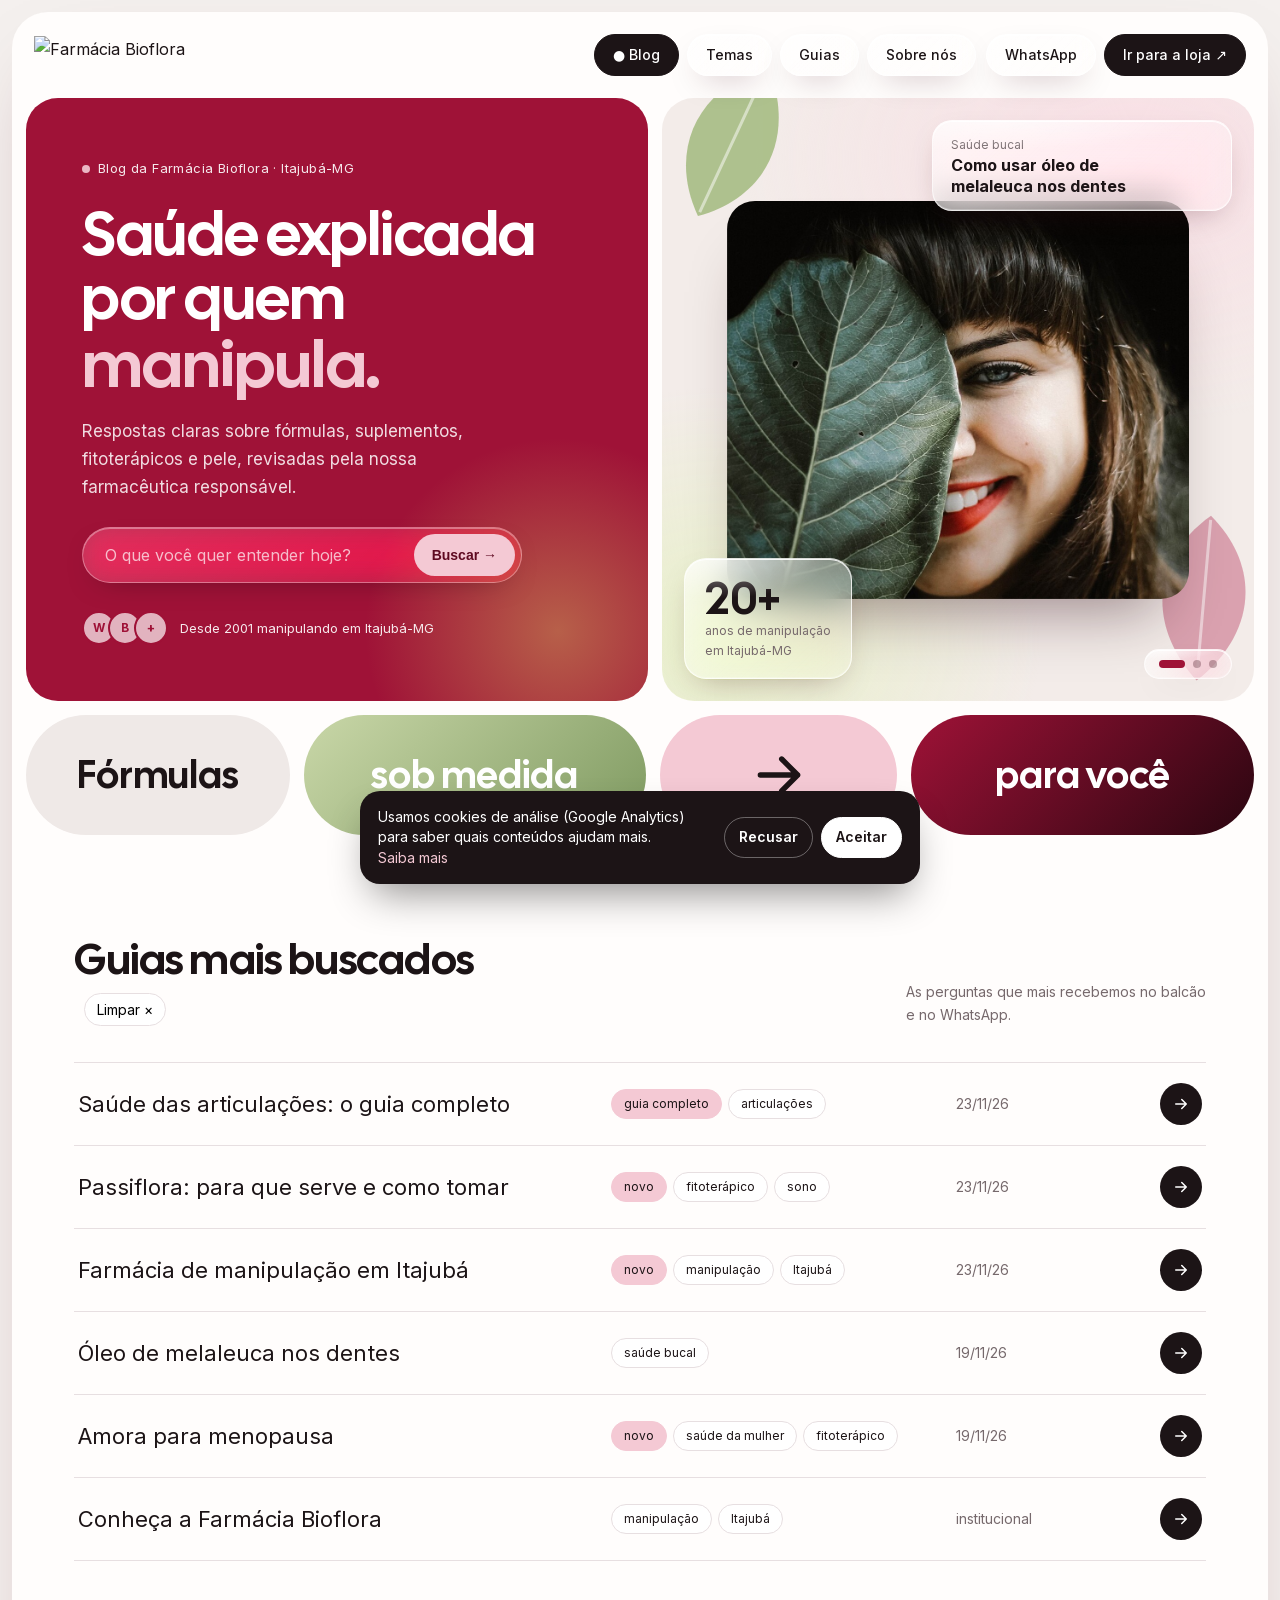
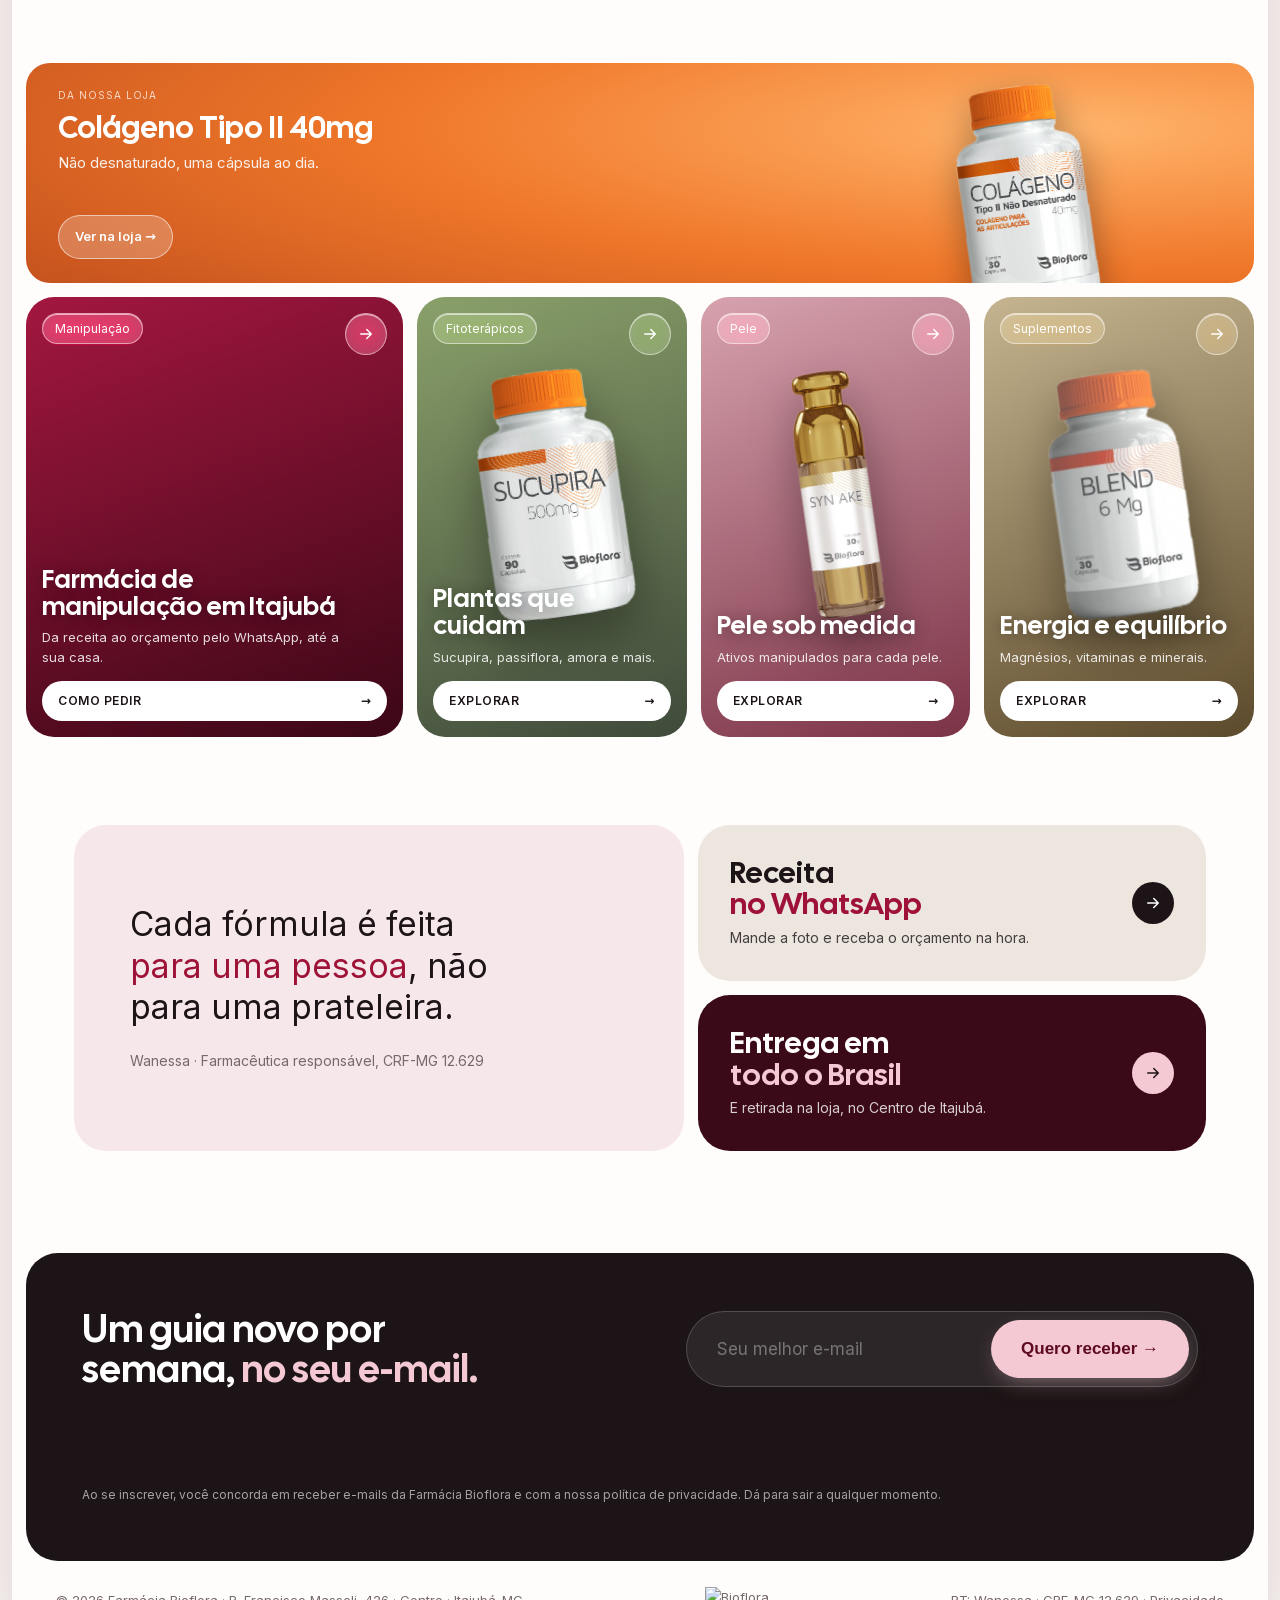
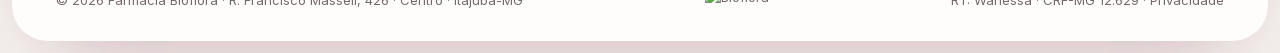
==== commit 6c78a00c: "Google Analytics com aviso de cookies (Consent Mode), descadastro em 1 clique, mapa ativo, política " ====
--- a/index.html
+++ b/index.html
@@ -20,6 +20,11 @@
 <meta property="og:image:width" content="1200"><meta property="og:image:height" content="900">
 <meta name="twitter:card" content="summary_large_image">
 <script type="application/ld+json">{"@context":"https://schema.org","@graph":[{"@type":"Blog","@id":"https://blog.farmaciabioflora.com.br/#blog","name":"Blog Bioflora","url":"https://blog.farmaciabioflora.com.br/","inLanguage":"pt-BR","potentialAction":{"@type":"SearchAction","target":"https://blog.farmaciabioflora.com.br/?q={q}#guias","query-input":"required name=q"},"publisher":{"@id":"https://www.farmaciabioflora.com.br/#farmacia"}},{"@type":"Pharmacy","@id":"https://www.farmaciabioflora.com.br/#farmacia","name":"Farmácia Bioflora","url":"https://www.farmaciabioflora.com.br/","logo":"https://blog.farmaciabioflora.com.br/img/icon-512.png","telephone":"+55-35-3629-6650","foundingDate":"2001","address":{"@type":"PostalAddress","streetAddress":"Rua Francisco Masseli, 426","addressLocality":"Itajubá","addressRegion":"MG","postalCode":"37500-058","addressCountry":"BR"},"sameAs":["https://www.instagram.com/bioflorafarmacia/"]}]}</script>
+<script>window.dataLayer=window.dataLayer||[];function gtag(){dataLayer.push(arguments);}
+var _c=null;try{_c=localStorage.getItem('bf_cookies')}catch(e){}
+gtag('consent','default',{analytics_storage:_c==='sim'?'granted':'denied',ad_storage:'denied',ad_user_data:'denied',ad_personalization:'denied'});
+gtag('js',new Date());gtag('config','G-4SE518WVFV');</script>
+<script async src="https://www.googletagmanager.com/gtag/js?id=G-4SE518WVFV"></script>
 <link rel="stylesheet" href="/fonts/fonts.css">
 <link rel="stylesheet" href="style.css">
 </head><body>
--- a/style.css
+++ b/style.css
@@ -467,9 +467,10 @@
 .ahero .r.capa-foto .float small{color:#4a3f42;opacity:1}
 .by .av.foto{background:url(/img/wanessa.jpg) center/cover;color:transparent}
 /* LGPD */
-.mapa-click{display:grid;place-items:center;cursor:pointer;background:linear-gradient(135deg,#efe7e3,#f8f3ee);text-align:center;padding:24px}
-.mapa-click span{display:flex;flex-direction:column;gap:6px;max-width:340px}
-.mapa-click b{display:inline-block;margin:0 auto;background:#1c1416;color:#fff;border-radius:999px;padding:12px 22px;font-size:15px}
-.mapa-click small{font-size:13px;color:#6f6366;line-height:1.45}
-.mapa-click small a,.news-lgpd a,.isca-lgpd a,.foot a{color:inherit;text-decoration:underline}
 .isca .isca-lgpd{margin:8px 0 0;font-size:12px;opacity:.8}
+.cookies{position:fixed;left:16px;right:16px;bottom:16px;z-index:60;max-width:560px;margin:0 auto;background:#1c1416;color:#fff;border-radius:20px;padding:16px 18px;display:flex;gap:14px;align-items:center;box-shadow:0 20px 40px -12px rgba(0,0,0,.45);font-size:14px;line-height:1.45}
+.cookies p{margin:0;flex:1}.cookies a{color:#f4c9d4}
+.cookies div{display:flex;gap:8px;flex:none}
+.cookies button{border:1px solid rgba(255,255,255,.35);background:none;color:#fff;border-radius:999px;padding:9px 14px;font:inherit;font-weight:600;cursor:pointer}
+.cookies button.ok{background:#fff;color:#1c1416;border-color:#fff}
+@media(max-width:600px){.cookies{flex-direction:column;align-items:stretch}.cookies div button{flex:1}}
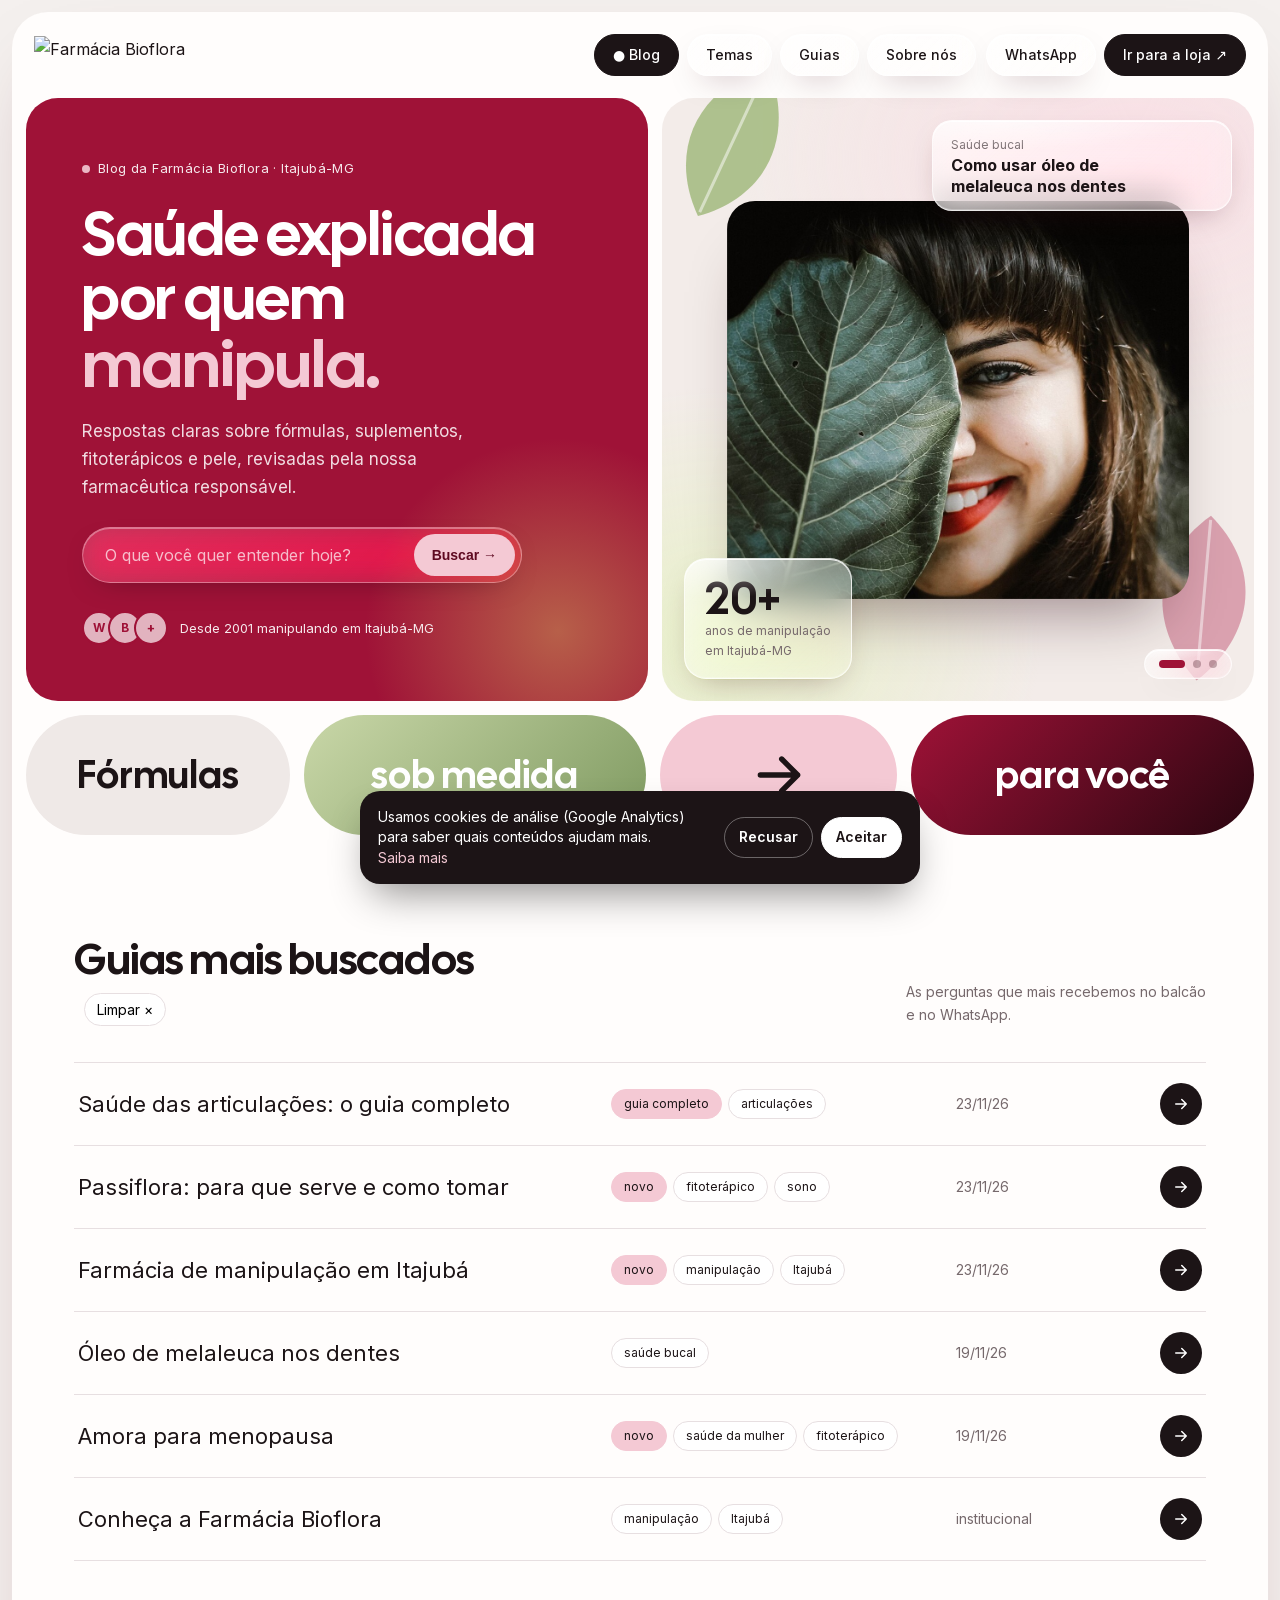
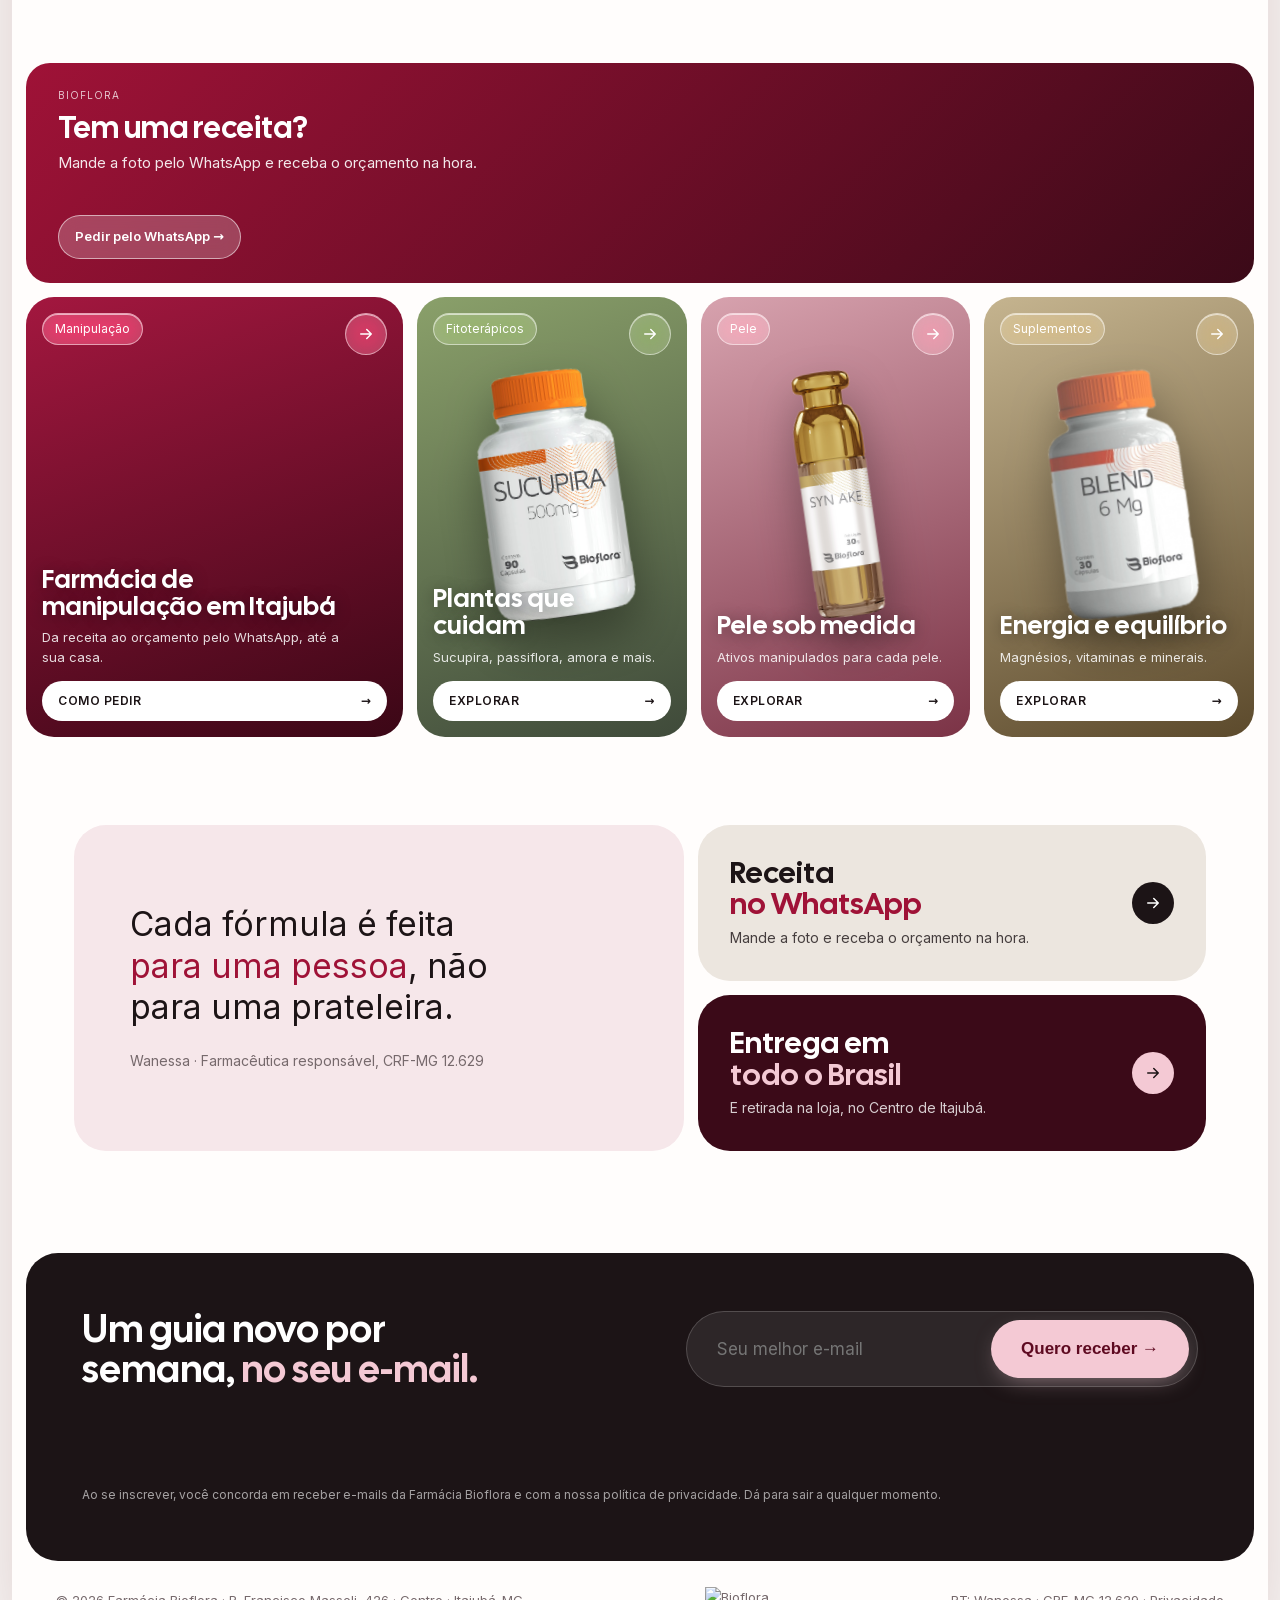
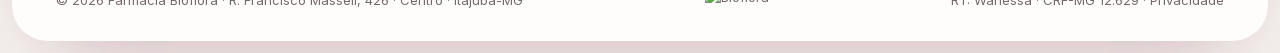
==== commit aa09622f: "Analytics: propriedade própria do blog (G-T8KMYXTCZ8)" ====
--- a/index.html
+++ b/index.html
@@ -23,8 +23,8 @@
 <script>window.dataLayer=window.dataLayer||[];function gtag(){dataLayer.push(arguments);}
 var _c=null;try{_c=localStorage.getItem('bf_cookies')}catch(e){}
 gtag('consent','default',{analytics_storage:_c==='sim'?'granted':'denied',ad_storage:'denied',ad_user_data:'denied',ad_personalization:'denied'});
-gtag('js',new Date());gtag('config','G-4SE518WVFV');</script>
-<script async src="https://www.googletagmanager.com/gtag/js?id=G-4SE518WVFV"></script>
+gtag('js',new Date());gtag('config','G-T8KMYXTCZ8');</script>
+<script async src="https://www.googletagmanager.com/gtag/js?id=G-T8KMYXTCZ8"></script>
 <link rel="stylesheet" href="/fonts/fonts.css">
 <link rel="stylesheet" href="style.css">
 </head><body>
